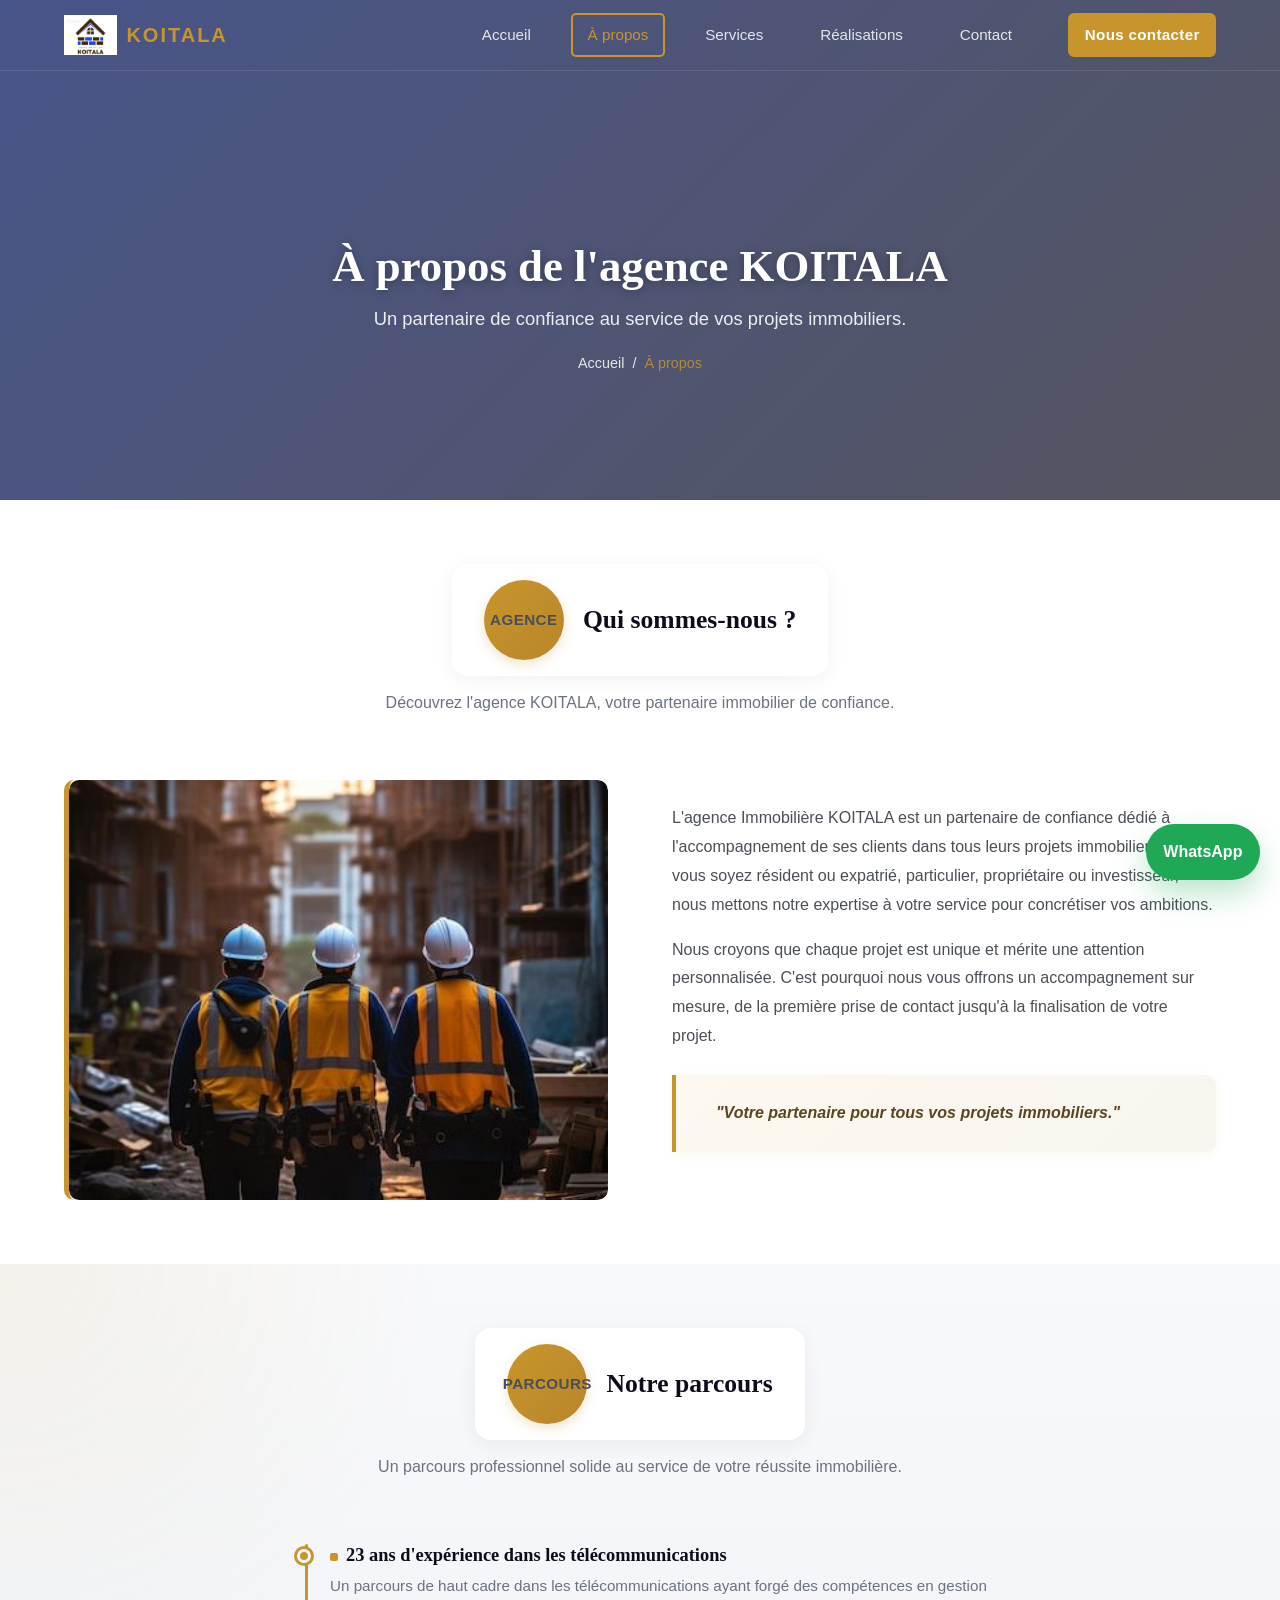
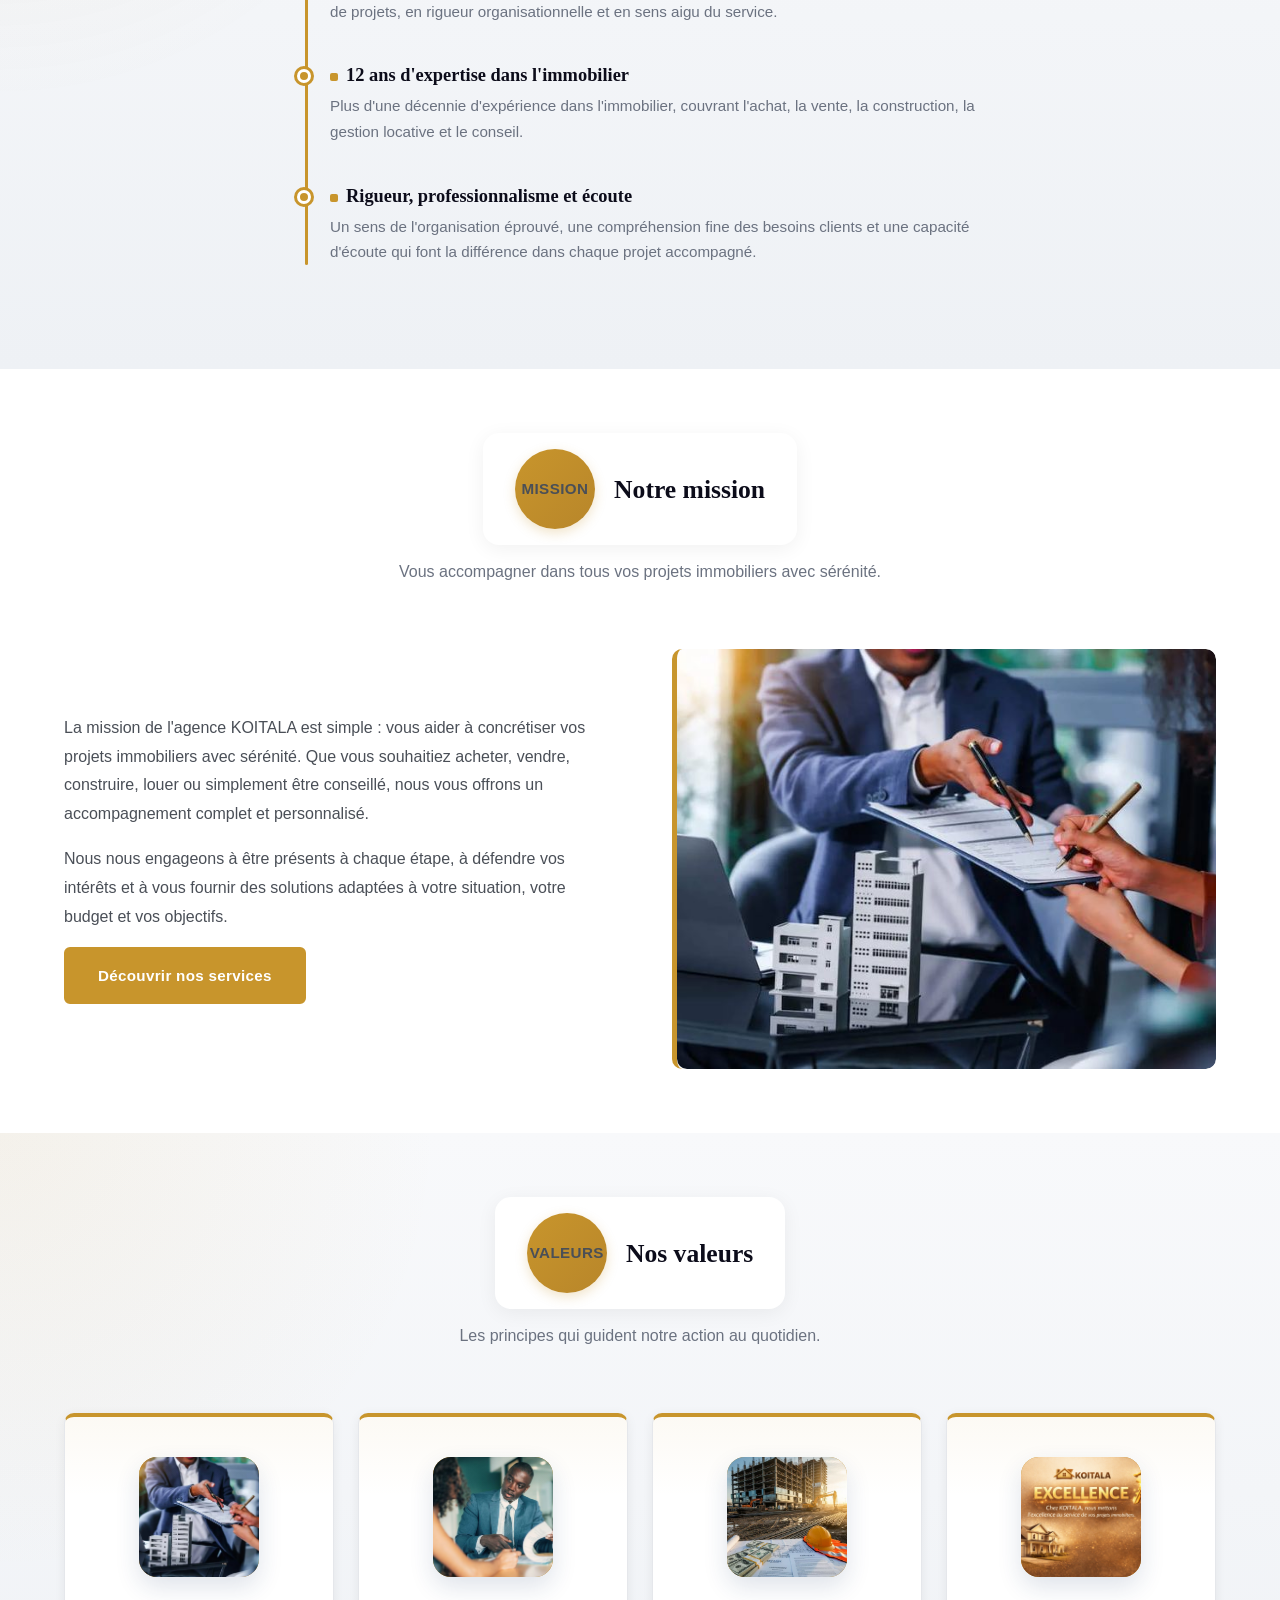
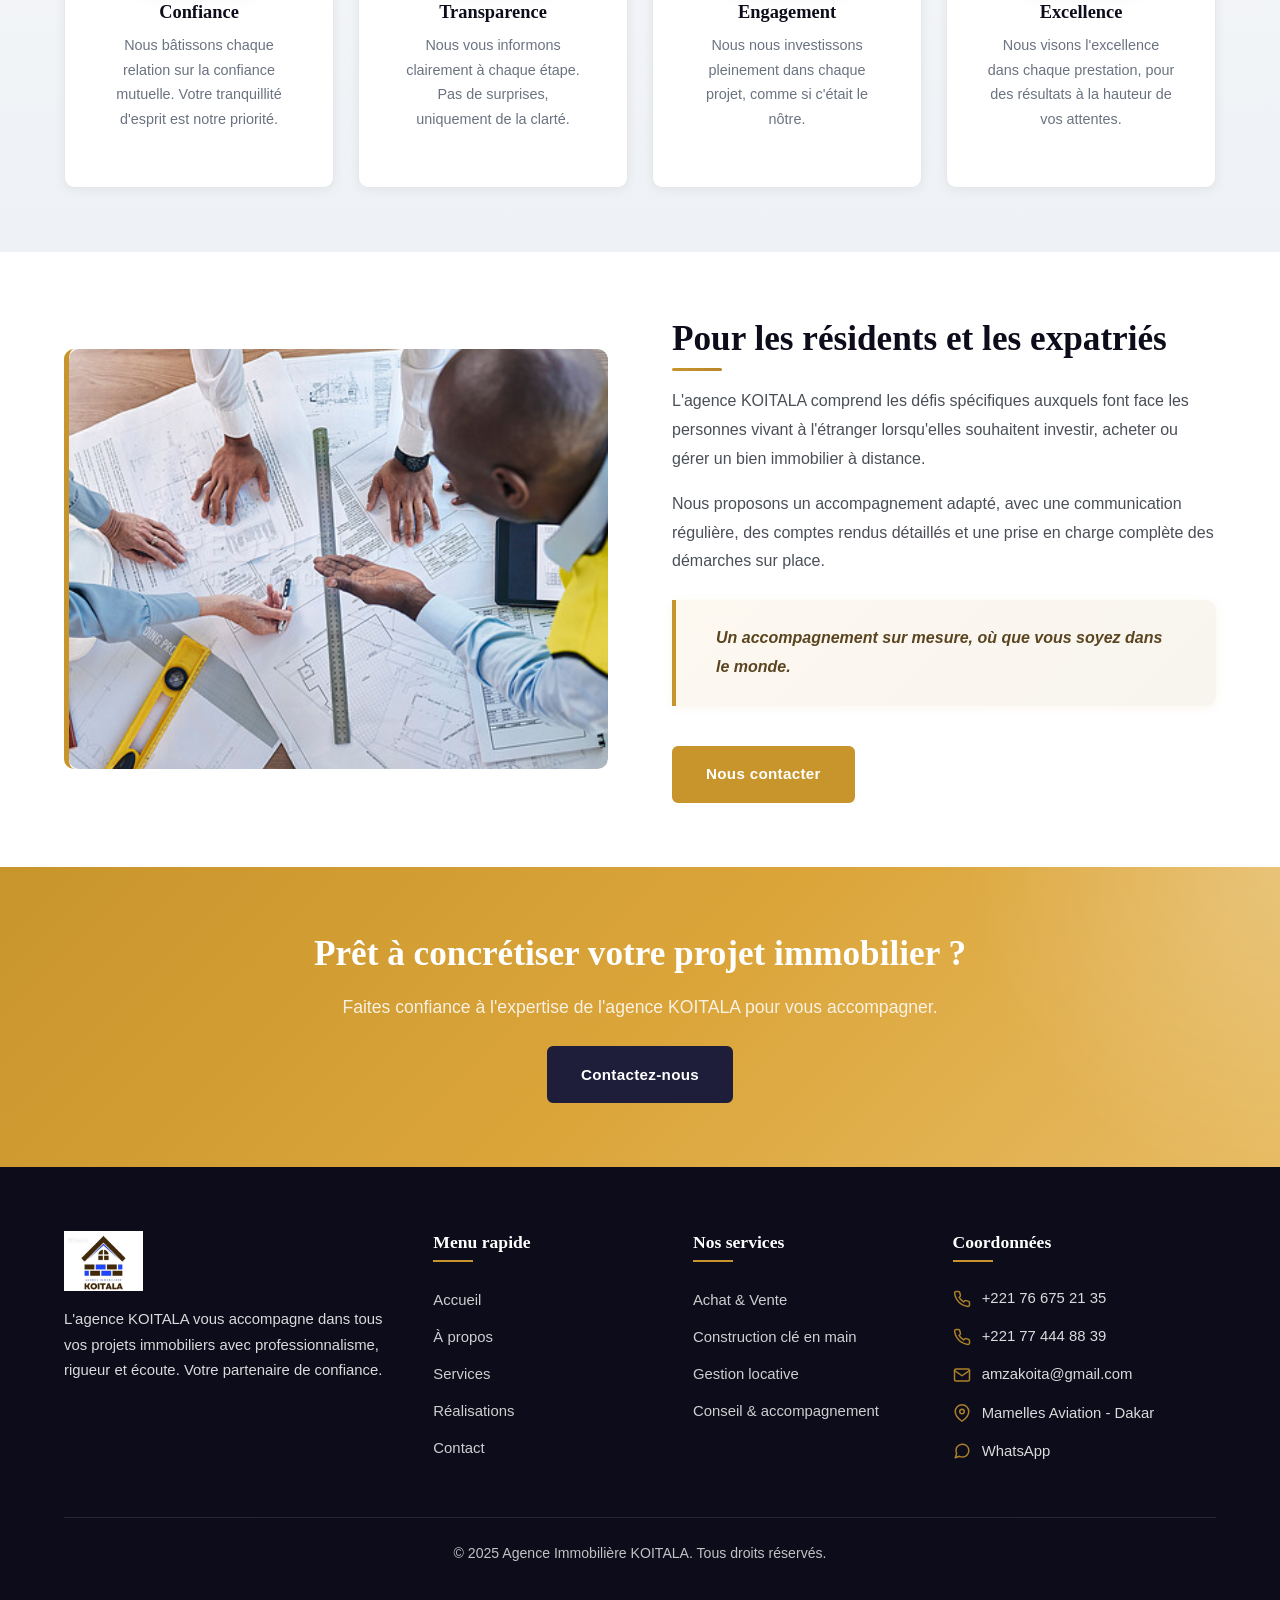
==== apropos.html @ 33d3f155 "Initial project import" ====
<!DOCTYPE html>
<html lang="fr">
<head>
  <meta charset="UTF-8">
  <meta name="viewport" content="width=device-width, initial-scale=1.0">
  <meta name="description" content="Découvrez l'agence immobilière KOITALA : notre parcours, notre mission, nos valeurs et notre engagement au service de vos projets immobiliers.">
  <meta name="robots" content="index, follow">
  <meta name="author" content="Agence Immobilière KOITALA">
  <meta name="theme-color" content="#1e1e3a">
  <meta property="og:type" content="website">
  <meta property="og:title" content="À propos - Agence Immobilière KOITALA">
  <meta property="og:description" content="Découvrez l'agence KOITALA, son parcours, ses valeurs et sa mission immobilière à Dakar.">
  <meta property="og:locale" content="fr_FR">
  <meta property="og:image" content="assets/img/quisommenous.jpg">
  <meta name="twitter:card" content="summary_large_image">
  <title>À propos - Agence Immobilière KOITALA</title>
  <link rel="icon" type="image/jpeg" href="assets/img/logo_koitala.jpeg">
  <link rel="stylesheet" href="assets/css/style.css">
</head>
<body>

  <header class="header">
    <div class="container">
      <a href="index.html" class="logo">
        <img src="assets/img/logo_koitala.jpeg" alt="Agence Immobilière KOITALA" class="logo-img">
        <span class="logo-text"><span class="logo-koi">KOI</span><span class="logo-tala">TALA</span></span>
      </a>
      <nav class="nav-menu" aria-label="Navigation principale">
        <a href="index.html">Accueil</a>
        <a href="apropos.html" class="active">À propos</a>
        <a href="services.html">Services</a>
        <a href="realisations.html">Réalisations</a>
        <a href="contact.html">Contact</a>
        <a href="contact.html" class="btn btn-primary nav-cta">Nous contacter</a>
      </nav>
      <button class="hamburger" aria-label="Ouvrir le menu" aria-expanded="false">
        <span></span>
        <span></span>
        <span></span>
      </button>
    </div>
    <div class="nav-overlay"></div>
  </header>

  <section class="page-banner-hero">
    <div class="banner-slide active" style="background-image: url('https://images.unsplash.com/photo-1600596542815-ffad4c1539a9?w=1920&q=85');"></div>
    <div class="banner-slide" style="background-image: url('https://images.unsplash.com/photo-1600585154340-be6161a56a0c?w=1920&q=85');"></div>
    <div class="banner-slide" style="background-image: url('https://images.unsplash.com/photo-1613490493576-7fde63acd811?w=1920&q=85');"></div>
    <div class="banner-slide" style="background-image: url('https://images.unsplash.com/photo-1512917774080-9991f1c4c750?w=1920&q=85');"></div>
    <div class="page-banner-overlay"></div>
    <div class="container">
      <h1>À propos de l'agence KOITALA</h1>
      <p>Un partenaire de confiance au service de vos projets immobiliers.</p>
      <div class="breadcrumb">
        <a href="index.html">Accueil</a> / <span>À propos</span>
      </div>
    </div>
  </section>

  <div class="page-content" style="padding-top: 0;">

  <section class="section">
    <div class="container">
      <div class="pourquoi-header fade-in">
        <div class="pourquoi-header-inner">
          <div class="pourquoi-image">
            <span class="service-header-icon">Agence</span>
          </div>
          <div class="pourquoi-text">
            <h2>Qui sommes-nous ?</h2>
          </div>
        </div>
        <p class="pourquoi-subtitle">Découvrez l'agence KOITALA, votre partenaire immobilier de confiance.</p>
      </div>
      <div class="about-content">
        <div class="about-img-placeholder fade-in-left">
          <img src="assets/img/quisommenous.jpg" alt="Qui sommes-nous - KOITALA">
        </div>
        <div class="about-text fade-in-right">
          <p>L'agence Immobilière KOITALA est un partenaire de confiance dédié à l'accompagnement de ses clients dans tous leurs projets immobiliers. Que vous soyez résident ou expatrié, particulier, propriétaire ou investisseur, nous mettons notre expertise à votre service pour concrétiser vos ambitions.</p>
          <p>Nous croyons que chaque projet est unique et mérite une attention personnalisée. C'est pourquoi nous vous offrons un accompagnement sur mesure, de la première prise de contact jusqu'à la finalisation de votre projet.</p>
          <div class="highlight-box">
            <p>"Votre partenaire pour tous vos projets immobiliers."</p>
          </div>
        </div>
      </div>
    </div>
  </section>

  <section class="section section-gray">
    <div class="container">
      <div class="pourquoi-header fade-in">
        <div class="pourquoi-header-inner">
          <div class="pourquoi-image">
            <span class="service-header-icon">Parcours</span>
          </div>
          <div class="pourquoi-text">
            <h2>Notre parcours</h2>
          </div>
        </div>
        <p class="pourquoi-subtitle">Un parcours professionnel solide au service de votre réussite immobilière.</p>
      </div>
      <div class="timeline fade-in">
        <div class="timeline-item">
          <h3>23 ans d'expérience dans les télécommunications</h3>
          <p>Un parcours de haut cadre dans les télécommunications ayant forgé des compétences en gestion de projets, en rigueur organisationnelle et en sens aigu du service.</p>
        </div>
        <div class="timeline-item">
          <h3>12 ans d'expertise dans l'immobilier</h3>
          <p>Plus d'une décennie d'expérience dans l'immobilier, couvrant l'achat, la vente, la construction, la gestion locative et le conseil.</p>
        </div>
        <div class="timeline-item">
          <h3>Rigueur, professionnalisme et écoute</h3>
          <p>Un sens de l'organisation éprouvé, une compréhension fine des besoins clients et une capacité d'écoute qui font la différence dans chaque projet accompagné.</p>
        </div>
      </div>
    </div>
  </section>

  <section class="section">
    <div class="container">
      <div class="pourquoi-header fade-in">
        <div class="pourquoi-header-inner">
          <div class="pourquoi-image">
            <span class="service-header-icon">Mission</span>
          </div>
          <div class="pourquoi-text">
            <h2>Notre mission</h2>
          </div>
        </div>
        <p class="pourquoi-subtitle">Vous accompagner dans tous vos projets immobiliers avec sérénité.</p>
      </div>
      <div class="about-content">
        <div class="about-text fade-in-left">
          <p>La mission de l'agence KOITALA est simple : vous aider à concrétiser vos projets immobiliers avec sérénité. Que vous souhaitiez acheter, vendre, construire, louer ou simplement être conseillé, nous vous offrons un accompagnement complet et personnalisé.</p>
          <p>Nous nous engageons à être présents à chaque étape, à défendre vos intérêts et à vous fournir des solutions adaptées à votre situation, votre budget et vos objectifs.</p>
          <a href="services.html" class="btn btn-primary">Découvrir nos services</a>
        </div>
        <div class="about-img-placeholder fade-in-right">
          <img src="assets/img/mission.jpg" alt="Notre mission - KOITALA">
        </div>
      </div>
    </div>
  </section>

  <section class="section section-gray">
    <div class="container">
      <div class="pourquoi-header fade-in">
        <div class="pourquoi-header-inner">
          <div class="pourquoi-image">
            <span class="service-header-icon">Valeurs</span>
          </div>
          <div class="pourquoi-text">
            <h2>Nos valeurs</h2>
          </div>
        </div>
        <p class="pourquoi-subtitle">Les principes qui guident notre action au quotidien.</p>
      </div>
      <div class="values-grid">
        <div class="value-card fade-in">
          <div class="card-icon">
            <img src="assets/img/mission.jpg" alt="Confiance">
          </div>
          <h3>Confiance</h3>
          <p>Nous bâtissons chaque relation sur la confiance mutuelle. Votre tranquillité d'esprit est notre priorité.</p>
        </div>
        <div class="value-card fade-in">
          <div class="card-icon">
            <img src="assets/img/transparence.jpg" alt="Transparence">
          </div>
          <h3>Transparence</h3>
          <p>Nous vous informons clairement à chaque étape. Pas de surprises, uniquement de la clarté.</p>
        </div>
        <div class="value-card fade-in">
          <div class="card-icon">
            <img src="assets/img/engagement.jpg" alt="Engagement">
          </div>
          <h3>Engagement</h3>
          <p>Nous nous investissons pleinement dans chaque projet, comme si c'était le nôtre.</p>
        </div>
        <div class="value-card fade-in">
          <div class="card-icon">
            <img src="assets/img/excellence.png" alt="Excellence">
          </div>
          <h3>Excellence</h3>
          <p>Nous visons l'excellence dans chaque prestation, pour des résultats à la hauteur de vos attentes.</p>
        </div>
      </div>
    </div>
  </section>

  <section class="section">
    <div class="container">
      <div class="about-content">
        <div class="about-img-placeholder fade-in-left">
          <img src="assets/img/Résidents_&_expatriés.jpg" alt="Résidents et expatriés">
        </div>
        <div class="about-text fade-in-right">
          <h2>Pour les résidents et les expatriés</h2>
          <p>L'agence KOITALA comprend les défis spécifiques auxquels font face les personnes vivant à l'étranger lorsqu'elles souhaitent investir, acheter ou gérer un bien immobilier à distance.</p>
          <p>Nous proposons un accompagnement adapté, avec une communication régulière, des comptes rendus détaillés et une prise en charge complète des démarches sur place.</p>
          <div class="highlight-box">
            <p>Un accompagnement sur mesure, où que vous soyez dans le monde.</p>
          </div>
          <a href="contact.html" class="btn btn-primary" style="margin-top: var(--espace-sm);">Nous contacter</a>
        </div>
      </div>
    </div>
  </section>

  <section class="cta-section">
    <div class="container fade-in">
      <h2>Prêt à concrétiser votre projet immobilier ?</h2>
      <p>Faites confiance à l'expertise de l'agence KOITALA pour vous accompagner.</p>
      <a href="contact.html" class="btn btn-white">Contactez-nous</a>
    </div>
  </section>
  </div>

  <footer class="footer">
    <div class="container">
      <div class="footer-grid">
        <div class="footer-col footer-about">
          <div class="footer-logo">
            <img src="assets/img/logo_koitala.jpeg" alt="Agence Immobilière KOITALA" class="footer-logo-img">
          </div>
          <p>L'agence KOITALA vous accompagne dans tous vos projets immobiliers avec professionnalisme, rigueur et écoute. Votre partenaire de confiance.</p>
        </div>
        <div class="footer-col">
          <h3>Menu rapide</h3>
          <ul>
            <li><a href="index.html">Accueil</a></li>
            <li><a href="apropos.html">À propos</a></li>
            <li><a href="services.html">Services</a></li>
            <li><a href="realisations.html">Réalisations</a></li>
            <li><a href="contact.html">Contact</a></li>
          </ul>
        </div>
        <div class="footer-col">
          <h3>Nos services</h3>
          <ul>
            <li><a href="services.html#achat-vente">Achat &amp; Vente</a></li>
            <li><a href="services.html#construction">Construction clé en main</a></li>
            <li><a href="services.html#gestion-locative">Gestion locative</a></li>
            <li><a href="services.html#conseil">Conseil &amp; accompagnement</a></li>
          </ul>
        </div>
        <div class="footer-col">
          <h3>Coordonnées</h3>
          <div class="footer-contact-item">
            <svg xmlns="http://www.w3.org/2000/svg" width="18" height="18" viewBox="0 0 24 24" fill="none" stroke="currentColor" stroke-width="2" stroke-linecap="round" stroke-linejoin="round"><path d="M22 16.92v3a2 2 0 0 1-2.18 2 19.79 19.79 0 0 1-8.63-3.07 19.5 19.5 0 0 1-6-6 19.79 19.79 0 0 1-3.07-8.67A2 2 0 0 1 4.11 2h3a2 2 0 0 1 2 1.72c.127.96.361 1.903.7 2.81a2 2 0 0 1-.45 2.11L8.09 9.91a16 16 0 0 0 6 6l1.27-1.27a2 2 0 0 1 2.11-.45c.907.339 1.85.573 2.81.7A2 2 0 0 1 22 16.92z"/></svg>
            <a href="tel:+221766752135">+221 76 675 21 35</a>
          </div>
          <div class="footer-contact-item">
            <svg xmlns="http://www.w3.org/2000/svg" width="18" height="18" viewBox="0 0 24 24" fill="none" stroke="currentColor" stroke-width="2" stroke-linecap="round" stroke-linejoin="round"><path d="M22 16.92v3a2 2 0 0 1-2.18 2 19.79 19.79 0 0 1-8.63-3.07 19.5 19.5 0 0 1-6-6 19.79 19.79 0 0 1-3.07-8.67A2 2 0 0 1 4.11 2h3a2 2 0 0 1 2 1.72c.127.96.361 1.903.7 2.81a2 2 0 0 1-.45 2.11L8.09 9.91a16 16 0 0 0 6 6l1.27-1.27a2 2 0 0 1 2.11-.45c.907.339 1.85.573 2.81.7A2 2 0 0 1 22 16.92z"/></svg>
            <a href="tel:+221774448839">+221 77 444 88 39</a>
          </div>
          <div class="footer-contact-item">
            <svg xmlns="http://www.w3.org/2000/svg" width="18" height="18" viewBox="0 0 24 24" fill="none" stroke="currentColor" stroke-width="2" stroke-linecap="round" stroke-linejoin="round"><path d="M4 4h16c1.1 0 2 .9 2 2v12c0 1.1-.9 2-2 2H4c-1.1 0-2-.9-2-2V6c0-1.1.9-2 2-2z"/><polyline points="22,6 12,13 2,6"/></svg>
            <a href="mailto:amzakoita@gmail.com">amzakoita@gmail.com</a>
          </div>
          <div class="footer-contact-item">
            <svg xmlns="http://www.w3.org/2000/svg" width="18" height="18" viewBox="0 0 24 24" fill="none" stroke="currentColor" stroke-width="2" stroke-linecap="round" stroke-linejoin="round"><path d="M21 10c0 7-9 13-9 13s-9-6-9-13a9 9 0 0 1 18 0z"/><circle cx="12" cy="10" r="3"/></svg>
            <span>Mamelles Aviation - Dakar</span>
          </div>
          <div class="footer-contact-item">
            <svg xmlns="http://www.w3.org/2000/svg" width="18" height="18" viewBox="0 0 24 24" fill="none" stroke="currentColor" stroke-width="2" stroke-linecap="round" stroke-linejoin="round"><path d="M21 11.5a8.38 8.38 0 0 1-.9 3.8 8.5 8.5 0 0 1-7.6 4.7 8.38 8.38 0 0 1-3.8-.9L3 21l1.9-5.7a8.38 8.38 0 0 1-.9-3.8 8.5 8.5 0 0 1 4.7-7.6 8.38 8.38 0 0 1 3.8-.9h.5a8.48 8.48 0 0 1 8 8v.5z"/></svg>
            <a href="https://wa.me/221766752135">WhatsApp</a>
          </div>
        </div>
      </div>
      <div class="footer-bottom">
        <p>&copy; 2025 Agence Immobilière KOITALA. Tous droits réservés.</p>
      </div>
    </div>
  </footer>

  <a class="floating-whatsapp" href="https://wa.me/221766752135?text=Bonjour%20KOITALA%2C%20je%20souhaite%20en%20savoir%20plus%20sur%20vos%20services." aria-label="Contacter KOITALA sur WhatsApp">
    WhatsApp
  </a>

  <script src="assets/js/script.js"></script>
</body>
</html>
---- assets/css/style.css ----
/* ============================================
   AGENCE IMMOBILIÈRE KOITALA - Style Global
   ============================================ */

/* === VARIABLES CSS === */
:root {
  /* Couleurs principales — thème koitala.netlify.app */
  --bleu-royal: #1e1e3a;
  --bleu-royal-dark: #141428;
  --bleu-royal-light: #2b2b54;
  --marron-fonce: #5c3a1e;
  --marron-light: #7a5230;
  --blanc: #ffffff;
  --gris-tres-clair: #f7f8fa;
  --gris-clair: #e2e4e8;
  --gris-moyen: #9a9ab0;
  --gris-texte: #cbd0dc;
  --noir: #0c0c1a;
  --or-accent: #c8952c;
  --or-hover: #b8862a;
  --orange-accent: #c8952c;
  --orange-hover: #b8862a;
  --vert-succes: #28a745;
  --rouge-erreur: #dc3545;
  --fond-sombre: #1e1e3a;
  --fond-carte: #24244a;
  --fond-carte-hover: #2c2c58;
  --bordure-sombre: #353560;

  /* Typographie */
  --font-principal: 'Segoe UI', Tahoma, Geneva, Verdana, sans-serif;
  --font-titre: Georgia, 'Times New Roman', Times, serif;

  /* Espacements */
  --espace-xs: 0.5rem;
  --espace-sm: 1rem;
  --espace-md: 1.5rem;
  --espace-lg: 2.5rem;
  --espace-xl: 4rem;
  --espace-xxl: 6rem;

  /* Ombres */
  --ombre-legere: 0 2px 8px rgba(0, 0, 0, 0.08);
  --ombre-moyenne: 0 4px 16px rgba(0, 0, 0, 0.12);
  --ombre-forte: 0 8px 32px rgba(0, 0, 0, 0.16);

  /* Rayons */
  --rayon-sm: 6px;
  --rayon-md: 10px;
  --rayon-lg: 16px;
  --rayon-rond: 50%;

  /* Transitions */
  --transition: all 0.3s ease;
  --transition-lente: all 0.5s ease;

  /* Largeur max */
  --max-width: 1200px;
}

/* === RESET & BASE === */
*,
*::before,
*::after {
  margin: 0;
  padding: 0;
  box-sizing: border-box;
}

html {
  scroll-behavior: smooth;
  font-size: 16px;
  -webkit-text-size-adjust: 100%;
}

body {
  font-family: var(--font-principal);
  color: #4a4f57;
  background-color: var(--blanc);
  line-height: 1.7;
  overflow-x: hidden;
  text-rendering: optimizeLegibility;
}

a {
  text-decoration: none;
  color: inherit;
  transition: var(--transition);
}

ul {
  list-style: none;
}

img {
  max-width: 100%;
  height: auto;
  display: block;
}

h1, h2, h3, h4, h5, h6 {
  font-family: var(--font-titre);
  color: var(--noir);
  line-height: 1.3;
}

h1 { font-size: 2.8rem; }
h2 { font-size: 2.2rem; }
h3 { font-size: 1.5rem; }
h4 { font-size: 1.2rem; }

p {
  margin-bottom: var(--espace-sm);
}

/* === UTILITAIRES === */
.container {
  width: 100%;
  max-width: var(--max-width);
  margin: 0 auto;
  padding: 0 var(--espace-md);
}

.section {
  padding: var(--espace-xl) 0;
  position: relative;
}

.section-gray {
  background:
    radial-gradient(circle at top left, rgba(200, 149, 44, 0.08), transparent 30%),
    linear-gradient(180deg, #f8f9fb 0%, #eef1f5 100%);
}

.section-light {
  background-color: var(--blanc);
}

.section-bleu-gradient {
  background: linear-gradient(135deg, #1a2a6c, #2a4080, #1e3a7a);
  border-top: 1px solid rgba(200, 149, 44, 0.3);
  border-bottom: 1px solid rgba(200, 149, 44, 0.3);
}

.section-bleu-gradient .section-title h2 {
  color: var(--blanc);
}

.section-bleu-gradient .section-title p {
  color: rgba(255, 255, 255, 0.8);
}

.section-bleu-gradient .card {
  background: rgba(255, 255, 255, 0.08);
  border: 1px solid rgba(255, 255, 255, 0.15);
  backdrop-filter: blur(5px);
}

.section-bleu-gradient .card:hover {
  background: rgba(255, 255, 255, 0.14);
  border-color: var(--or-accent);
}

.section-bleu-gradient .card h3 {
  color: var(--blanc);
}

.section-bleu-gradient .card p {
  color: rgba(255, 255, 255, 0.75);
}

.section-light .section-title h2 {
  color: var(--noir);
}

.section-light .section-title p {
  color: #6b7280;
}

.section-light .card {
  background-color: var(--blanc);
  border: 1px solid #e5e7eb;
  box-shadow: 0 2px 12px rgba(0, 0, 0, 0.06);
}

.section-light .card:hover {
  background-color: var(--blanc);
  border-color: var(--or-accent);
  box-shadow: 0 8px 24px rgba(0, 0, 0, 0.1);
}

.section-light .card h3 {
  color: var(--noir);
}

.section-light .card p {
  color: #6b7280;
}

.section-title {
  text-align: center;
  margin-bottom: var(--espace-lg);
}

.section-title h2 {
  margin-bottom: var(--espace-xs);
  position: relative;
  display: inline-block;
}

.section-title h2::after {
  content: '';
  display: block;
  width: 60px;
  height: 3px;
  background: var(--orange-accent);
  margin: var(--espace-xs) auto 0;
  border-radius: 2px;
}

.section-title p {
  color: #6b7280;
  font-size: 1.05rem;
  max-width: 650px;
  margin: var(--espace-sm) auto 0;
}

/* === BOUTONS === */
.btn {
  display: inline-block;
  padding: 0.85rem 2rem;
  border-radius: var(--rayon-sm);
  font-size: 0.95rem;
  font-weight: 600;
  cursor: pointer;
  transition: var(--transition);
  border: 2px solid transparent;
  text-align: center;
  letter-spacing: 0.3px;
}

.btn-primary {
  background-color: var(--orange-accent);
  color: var(--blanc);
  border-color: var(--orange-accent);
}

.btn-primary:hover {
  background-color: var(--orange-hover);
  border-color: var(--orange-hover);
  transform: translateY(-2px);
  box-shadow: var(--ombre-moyenne);
}

.btn-secondary {
  background-color: transparent;
  color: var(--blanc);
  border-color: var(--blanc);
}

.btn-secondary:hover {
  background-color: var(--blanc);
  color: var(--bleu-royal);
  transform: translateY(-2px);
}

.btn-outline {
  background-color: transparent;
  color: var(--or-accent);
  border-color: var(--or-accent);
}

.btn-outline:hover {
  background-color: var(--or-accent);
  color: var(--blanc);
  transform: translateY(-2px);
  box-shadow: var(--ombre-moyenne);
}

.btn-white {
  background-color: var(--blanc);
  color: var(--fond-sombre);
  border-color: var(--blanc);
}

.btn-white:hover {
  background-color: var(--or-accent);
  color: var(--noir);
  border-color: var(--or-accent);
  transform: translateY(-2px);
}

/* === TOP BAR === */
.top-bar {
  background-color: #1a2a6c;
  color: var(--blanc);
  padding: 0.5rem 0;
  font-size: 0.85rem;
  position: relative;
  z-index: 1001;
}

/* Sur les pages internes (pas accueil), compenser le header fixed */
.page-content {
  padding-top: 80px;
}

.top-bar .container {
  display: flex;
  justify-content: space-between;
  align-items: center;
  flex-wrap: wrap;
  gap: 0.5rem;
}

.top-bar-left {
  display: flex;
  gap: var(--espace-md);
  align-items: center;
}

.top-bar-left a {
  color: var(--blanc);
  opacity: 0.9;
}

.top-bar-left a:hover {
  opacity: 1;
  color: var(--orange-accent);
}

.top-bar-right {
  display: flex;
  gap: var(--espace-sm);
  align-items: center;
}

/* === HEADER === */
.header {
  background-color: transparent;
  position: fixed;
  top: 0;
  left: 0;
  width: 100%;
  z-index: 1000;
  transition: var(--transition);
  border-bottom: 1px solid rgba(255, 255, 255, 0.1);
}

body.services-page .header {
  background: transparent;
  border-bottom-color: rgba(255, 255, 255, 0.14);
}

.header.scrolled {
  background-color: var(--blanc);
  box-shadow: 0 2px 12px rgba(0, 0, 0, 0.1);
  border-bottom-color: transparent;
}

body.services-page .header.scrolled {
  background: rgba(255, 255, 255, 0.94);
}

.header.scrolled .logo-koi {
  color: var(--noir);
}

.header.scrolled .nav-menu a {
  color: #4a4f57;
}

.header.scrolled .nav-menu a:hover,
.header.scrolled .nav-menu a.active {
  color: var(--or-accent);
}

.header.scrolled .nav-menu a.active {
  border-color: var(--or-accent);
}

.header.scrolled .hamburger span {
  background-color: var(--noir);
}

.header .container {
  display: flex;
  justify-content: space-between;
  align-items: center;
  padding-top: 0.8rem;
  padding-bottom: 0.8rem;
}

.logo {
  display: flex;
  align-items: center;
  gap: 0.6rem;
  font-weight: 700;
  font-size: 1.3rem;
  color: var(--blanc);
  font-family: var(--font-principal);
}

.logo-text {
  font-size: 1.25rem;
  font-weight: 700;
  letter-spacing: 2px;
  text-transform: uppercase;
  font-family: var(--font-principal);
}

.logo-koi {
  color: var(--blanc);
}

.logo-tala {
  color: var(--or-accent);
}

.logo-img {
  height: 40px;
  width: auto;
  display: block;
}

.logo-icon {
  width: 48px;
  height: 48px;
  background: linear-gradient(135deg, var(--bleu-royal), var(--bleu-royal-light));
  border-radius: var(--rayon-sm);
  display: flex;
  align-items: center;
  justify-content: center;
  color: var(--blanc);
  font-size: 1.2rem;
  font-weight: 700;
}

.logo span {
  color: var(--orange-accent);
}

/* Navigation */
.nav-menu {
  display: flex;
  align-items: center;
  gap: var(--espace-md);
}

.nav-menu a {
  color: rgba(255, 255, 255, 0.85);
  font-weight: 500;
  font-size: 0.95rem;
  padding: 0.45rem 0.9rem;
  position: relative;
  border-radius: 5px;
  border: 2px solid transparent;
}

.nav-menu a:hover {
  color: var(--or-accent);
}

.nav-menu a.active {
  color: var(--or-accent);
  border-color: var(--or-accent);
  background-color: transparent;
}

.nav-cta {
  margin-left: var(--espace-sm);
}

.nav-menu a.btn.nav-cta {
  background-color: var(--or-accent);
  color: var(--blanc);
  border-color: var(--or-accent);
  font-weight: 600;
  border-radius: var(--rayon-sm);
}

.nav-menu a.btn.nav-cta:hover {
  background-color: var(--or-hover);
  border-color: var(--or-hover);
  color: var(--blanc);
}

/* Hamburger */
.hamburger {
  display: none;
  flex-direction: column;
  gap: 5px;
  cursor: pointer;
  padding: 5px;
  background: none;
  border: none;
  z-index: 1001;
}

.hamburger span {
  display: block;
  width: 28px;
  height: 3px;
  background-color: var(--blanc);
  border-radius: 2px;
  transition: var(--transition);
}

.hamburger.active span:nth-child(1) {
  transform: rotate(45deg) translate(5px, 6px);
}

.hamburger.active span:nth-child(2) {
  opacity: 0;
}

.hamburger.active span:nth-child(3) {
  transform: rotate(-45deg) translate(5px, -6px);
}

/* === HERO === */
.hero {
  position: relative;
  color: var(--blanc);
  padding: var(--espace-xxl) 0;
  padding-top: calc(var(--espace-xxl) + 80px);
  min-height: 100vh;
  display: flex;
  align-items: center;
  overflow: hidden;
}

.hero-slide {
  position: absolute;
  top: 0;
  left: 0;
  width: 100%;
  height: 100%;
  background-size: cover;
  background-position: center;
  opacity: 0;
  transition: opacity 1.2s ease-in-out;
  z-index: 0;
}

.hero-slide.active {
  opacity: 1;
}

.hero-overlay {
  position: absolute;
  top: 0;
  left: 0;
  width: 100%;
  height: 100%;
  background: linear-gradient(135deg, rgba(14, 14, 26, 0.72), rgba(30, 30, 58, 0.78));
  z-index: 1;
}

.hero .container {
  position: relative;
  z-index: 2;
}

.hero-grid {
  display: grid;
  grid-template-columns: 1fr 1fr;
  gap: var(--espace-xl);
  align-items: center;
}

.hero-content {
  max-width: 700px;
}

.text-or {
  color: var(--or-accent);
}

.hero-image {
  display: flex;
  justify-content: center;
  align-items: center;
}

.hero-image img {
  width: 100%;
  max-width: 500px;
  border-radius: var(--rayon-lg);
  box-shadow: 0 20px 60px rgba(0, 0, 0, 0.4);
  border: 3px solid rgba(255, 255, 255, 0.15);
}

.hero-badge {
  display: inline-block;
  background-color: rgba(232, 117, 42, 0.2);
  color: var(--orange-accent);
  padding: 0.4rem 1rem;
  border-radius: 30px;
  font-size: 0.85rem;
  font-weight: 600;
  margin-bottom: var(--espace-md);
  border: 1px solid rgba(232, 117, 42, 0.3);
}

.hero h1 {
  color: var(--blanc);
  font-size: clamp(2.2rem, 4vw, 3rem);
  margin-bottom: var(--espace-sm);
  line-height: 1.2;
}

.hero h2 {
  color: var(--or-accent);
  font-size: clamp(1.05rem, 2vw, 1.4rem);
  font-weight: 400;
  margin-bottom: var(--espace-md);
  font-family: var(--font-principal);
}

.hero p {
  font-size: clamp(0.98rem, 1.6vw, 1.1rem);
  opacity: 0.92;
  margin-bottom: var(--espace-lg);
  line-height: 1.8;
}

.hero-buttons {
  display: flex;
  gap: var(--espace-sm);
  flex-wrap: wrap;
}

.stats-strip {
  margin-top: calc(var(--espace-lg) * -1);
  position: relative;
  z-index: 3;
}

.stats-grid {
  display: grid;
  grid-template-columns: repeat(4, 1fr);
  gap: var(--espace-md);
}

.stat-card {
  background: rgba(255, 255, 255, 0.96);
  border: 1px solid rgba(200, 149, 44, 0.2);
  border-radius: var(--rayon-md);
  padding: 1.4rem;
  box-shadow: 0 16px 32px rgba(15, 23, 42, 0.08);
  text-align: center;
}

.stat-card strong {
  display: block;
  color: var(--bleu-royal);
  font-size: 1.35rem;
  margin-bottom: 0.35rem;
}

.stat-card span {
  color: #6b7280;
  font-size: 0.92rem;
}

/* Button animations */
.btn-animate {
  position: relative;
  overflow: hidden;
  z-index: 1;
}

.btn-animate::before {
  content: '';
  position: absolute;
  top: 0;
  left: -100%;
  width: 100%;
  height: 100%;
  background: linear-gradient(90deg, transparent, rgba(255,255,255,0.2), transparent);
  transition: left 0.5s ease;
  z-index: -1;
}

.btn-animate:hover::before {
  left: 100%;
}

.btn-animate:hover {
  transform: translateY(-3px);
  box-shadow: 0 8px 25px rgba(200, 149, 44, 0.35);
}

.btn-animate:active {
  transform: translateY(-1px);
  box-shadow: 0 4px 12px rgba(200, 149, 44, 0.25);
}

/* === CARDS GRID === */
.cards-grid {
  display: grid;
  grid-template-columns: repeat(auto-fit, minmax(260px, 1fr));
  gap: var(--espace-md);
}

.card {
  background-color: var(--blanc);
  border-radius: var(--rayon-md);
  padding: var(--espace-lg);
  text-align: center;
  box-shadow: 0 2px 12px rgba(0, 0, 0, 0.06);
  transition: var(--transition);
  border: 1px solid #e5e7eb;
}

.card:hover {
  transform: translateY(-5px);
  box-shadow: 0 8px 24px rgba(0, 0, 0, 0.1);
  border-color: var(--or-accent);
}

.card-icon {
  width: 70px;
  height: 70px;
  background: linear-gradient(135deg, var(--or-accent), var(--or-hover));
  border-radius: var(--rayon-rond);
  display: flex;
  align-items: center;
  justify-content: center;
  margin: 0 auto var(--espace-md);
  font-size: 1.8rem;
  color: var(--noir);
}

.card-icon.orange {
  background: linear-gradient(135deg, #1a2a6c, #2a4080);
  color: var(--blanc);
}

/* Pourquoi choisir - header */
.pourquoi-header {
  text-align: center;
  margin-bottom: var(--espace-xl);
  position: relative;
}

.pourquoi-header-inner {
  display: inline-flex;
  align-items: center;
  gap: 1.2rem;
  background: var(--blanc);
  padding: 1rem 2rem;
  border-radius: var(--rayon-lg);
  box-shadow: 0 4px 20px rgba(0, 0, 0, 0.06);
}

.pourquoi-image img {
  width: 80px;
  height: 80px;
  border-radius: var(--rayon-rond);
  object-fit: contain;
}

.service-header-icon {
  display: flex;
  align-items: center;
  justify-content: center;
  width: 80px;
  height: 80px;
  font-size: 0.95rem;
  font-weight: 700;
  letter-spacing: 0.4px;
  text-transform: uppercase;
  background: linear-gradient(135deg, var(--or-accent), var(--or-hover));
  border-radius: var(--rayon-rond);
  box-shadow: 0 4px 12px rgba(200, 149, 44, 0.25);
}

.pourquoi-text {
  text-align: left;
}

.pourquoi-text h2 {
  font-size: 1.6rem;
  margin-bottom: 0;
  color: var(--noir);
  line-height: 1.3;
}

.pourquoi-subtitle {
  display: block;
  text-align: center;
  margin-top: 0.8rem;
  font-size: 1rem;
  color: #6b7280;
}

.card-img {
  padding: 0;
  overflow: hidden;
}

.card-image {
  width: 100%;
  height: 220px;
  overflow: hidden;
}

.card-image img {
  width: 100%;
  height: 100%;
  object-fit: cover;
  image-rendering: auto;
  -webkit-image-rendering: auto;
  transition: transform 0.4s ease;
}

.card-img:hover .card-image img {
  transform: scale(1.05);
}

.card-img h3,
.card-img p {
  padding: 0 var(--espace-md);
}

.card-img h3 {
  padding-top: var(--espace-md);
}

.card-img p:last-child {
  padding-bottom: var(--espace-md);
}

.card h3 {
  margin-bottom: var(--espace-xs);
  font-size: 1.25rem;
  color: var(--noir);
}

.card p {
  color: #6b7280;
  font-size: 0.95rem;
}

/* === SERVICES BLOCKS === */
.services-grid {
  display: grid;
  grid-template-columns: repeat(auto-fit, minmax(270px, 1fr));
  gap: var(--espace-md);
}

.service-card {
  background-color: var(--blanc);
  border-radius: var(--rayon-md);
  overflow: hidden;
  box-shadow: 0 2px 12px rgba(0, 0, 0, 0.06);
  transition: var(--transition);
  border: 1px solid #e5e7eb;
  display: flex;
  flex-direction: column;
}

.service-card:hover {
  transform: translateY(-5px);
  box-shadow: 0 8px 24px rgba(0, 0, 0, 0.1);
  border-color: var(--or-accent);
}

.service-card-img {
  width: 100%;
  height: 200px;
  overflow: hidden;
  position: relative;
}

.service-card-img img {
  width: 100%;
  height: 100%;
  object-fit: cover;
  transition: transform 0.4s ease;
}

.service-card:hover .service-card-img img {
  transform: scale(1.05);
}

.service-card-header {
  background: linear-gradient(135deg, #1a2a6c, #2a4080);
  padding: var(--espace-md);
  color: var(--blanc);
  text-align: center;
}

.service-card-header .card-icon {
  background: rgba(255, 255, 255, 0.2);
  margin-bottom: var(--espace-sm);
}

.service-card-header h3 {
  color: var(--blanc);
  font-size: 1.15rem;
}

.service-card-body {
  padding: var(--espace-md);
  flex: 1;
  display: flex;
  flex-direction: column;
}

.service-card-body p {
  font-size: 0.93rem;
  color: #6b7280;
  margin-bottom: var(--espace-sm);
  flex: 1;
}

.service-card-body .btn {
  width: 100%;
  padding: 0.7rem;
  font-size: 0.9rem;
}

.process-grid {
  display: grid;
  grid-template-columns: repeat(auto-fit, minmax(230px, 1fr));
  gap: var(--espace-md);
}

.process-card {
  background: var(--blanc);
  border-radius: var(--rayon-md);
  border: 1px solid #e5e7eb;
  padding: var(--espace-lg);
  box-shadow: 0 10px 24px rgba(15, 23, 42, 0.06);
}

.process-step {
  display: inline-flex;
  align-items: center;
  justify-content: center;
  width: 44px;
  height: 44px;
  border-radius: 50%;
  background: linear-gradient(135deg, var(--bleu-royal), var(--bleu-royal-light));
  color: var(--blanc);
  font-weight: 700;
  margin-bottom: var(--espace-sm);
}

.process-card h3 {
  font-size: 1.15rem;
  margin-bottom: 0.4rem;
}

.process-card p {
  color: #6b7280;
  font-size: 0.94rem;
}

.testimonials-grid,
.proof-grid,
.quick-contact-grid {
  display: grid;
  grid-template-columns: repeat(auto-fit, minmax(250px, 1fr));
  gap: var(--espace-md);
}

.testimonial-card,
.proof-card,
.quick-contact-card {
  background: var(--blanc);
  border: 1px solid #e5e7eb;
  border-radius: var(--rayon-md);
  padding: var(--espace-lg);
  box-shadow: 0 10px 24px rgba(15, 23, 42, 0.06);
}

.testimonial-card h3,
.proof-card h3,
.quick-contact-card strong {
  font-size: 1.08rem;
  margin-bottom: 0.35rem;
  color: var(--noir);
}

.testimonial-text {
  color: #4b5563;
  font-style: italic;
}

.testimonial-card span,
.proof-card p,
.quick-contact-card span {
  color: #6b7280;
  font-size: 0.93rem;
}

.quick-contact-grid {
  margin-bottom: var(--espace-lg);
}

.quick-contact-card {
  display: block;
  transition: var(--transition);
}

.quick-contact-card:hover {
  transform: translateY(-5px);
  border-color: var(--or-accent);
  box-shadow: 0 16px 30px rgba(15, 23, 42, 0.1);
}

/* === ENGAGEMENT / CTA SECTION === */
.engagement {
  background:
    radial-gradient(circle at top, rgba(255, 255, 255, 0.12), transparent 28%),
    linear-gradient(135deg, #142454 0%, #1f3477 52%, #2d4a91 100%);
  color: var(--blanc);
  text-align: center;
  padding: var(--espace-xl) 0;
  position: relative;
  overflow: hidden;
}

.engagement h2 {
  color: var(--blanc);
  margin-bottom: var(--espace-md);
}

.engagement p {
  max-width: 700px;
  margin: 0 auto var(--espace-md);
  opacity: 0.92;
  font-size: 1.05rem;
}

/* CTA Section */
.cta-section {
  background:
    radial-gradient(circle at top right, rgba(255, 255, 255, 0.22), transparent 24%),
    linear-gradient(135deg, #c8952c 0%, #dba53a 52%, #e7bb62 100%);
  color: var(--blanc);
  text-align: center;
  padding: var(--espace-xl) 0;
  position: relative;
  overflow: hidden;
}

.cta-section h2 {
  color: var(--blanc);
  margin-bottom: var(--espace-sm);
}

.cta-section p {
  opacity: 0.85;
  margin-bottom: var(--espace-md);
  font-size: 1.1rem;
  color: var(--blanc);
}

.cta-section .btn-white {
  background-color: var(--fond-sombre);
  color: var(--blanc);
  border-color: var(--fond-sombre);
}

.cta-section .btn-white:hover {
  background-color: var(--noir);
  border-color: var(--noir);
}

/* === RÉALISATIONS === */
.realisations-grid {
  display: grid;
  grid-template-columns: repeat(auto-fit, minmax(340px, 1fr));
  gap: var(--espace-md);
}

.realisation-card {
  background-color: var(--blanc);
  border-radius: var(--rayon-md);
  overflow: hidden;
  box-shadow: 0 2px 12px rgba(0, 0, 0, 0.06);
  transition: var(--transition);
  border: 1px solid #e5e7eb;
}

.realisation-card:hover {
  transform: translateY(-5px);
  box-shadow: 0 8px 24px rgba(0, 0, 0, 0.1);
  border-color: var(--or-accent);
}

.realisation-img {
  width: 100%;
  height: 300px;
  background: linear-gradient(135deg, #e5e7eb, #d1d5db);
  display: flex;
  align-items: center;
  justify-content: center;
  color: var(--blanc);
  font-size: 3rem;
  position: relative;
}

.realisation-img img {
  width: 100%;
  height: 100%;
  object-fit: cover;
  object-position: center;
  display: block;
  transition: transform 0.7s ease;
}

.realisation-card:hover .realisation-img img {
  transform: scale(1.06);
}

.realisation-badge {
  position: absolute;
  top: var(--espace-sm);
  left: var(--espace-sm);
  background-color: var(--or-accent);
  color: var(--blanc);
  padding: 0.3rem 0.8rem;
  border-radius: var(--rayon-sm);
  font-size: 0.8rem;
  font-weight: 600;
}

.realisation-body {
  padding: var(--espace-md);
}

.realisation-category {
  color: var(--or-accent);
  font-size: 0.85rem;
  font-weight: 600;
  text-transform: uppercase;
  letter-spacing: 0.5px;
  margin-bottom: 0.3rem;
}

.realisation-body h3 {
  font-size: 1.15rem;
  margin-bottom: 0.5rem;
}

.realisation-body p {
  font-size: 0.9rem;
  color: #6b7280;
}

.realisation-meta {
  margin-top: var(--espace-sm);
  display: grid;
  gap: 0.45rem;
}

.realisation-meta li {
  color: #4b5563;
  font-size: 0.9rem;
  line-height: 1.6;
}

.realisation-meta strong {
  color: var(--bleu-royal);
}

.realisation-mention {
  font-size: 0.8rem;
  font-style: italic;
  color: #9ca3af;
  margin-top: 0.5rem;
}

/* === PAGE BANNER === */
.page-banner-hero {
  position: relative;
  min-height: 500px;
  display: flex;
  align-items: center;
  justify-content: center;
  text-align: center;
  color: var(--blanc);
  overflow: hidden;
  padding: var(--espace-xxl) 0 var(--espace-xl);
  padding-top: calc(var(--espace-xxl) + 80px);
}

.banner-slide {
  position: absolute;
  inset: 0;
  background-size: cover;
  background-position: center;
  opacity: 0;
  transition: opacity 1.2s ease-in-out;
}

.banner-slide.active {
  opacity: 1;
}

.page-banner-overlay {
  position: absolute;
  inset: 0;
  background: linear-gradient(135deg, rgba(26, 42, 108, 0.8), rgba(12, 12, 26, 0.7));
  z-index: 1;
}

body.contact-page .page-banner-overlay {
  background:
    linear-gradient(135deg, rgba(9, 23, 56, 0.82), rgba(18, 35, 74, 0.74)),
    linear-gradient(180deg, rgba(212, 162, 62, 0.24), rgba(212, 162, 62, 0));
}

.page-banner-hero .container {
  position: relative;
  z-index: 2;
}

.page-banner-hero h1 {
  color: var(--blanc);
  font-size: clamp(2rem, 4vw, 2.8rem);
  margin-bottom: var(--espace-xs);
  text-shadow: 0 2px 10px rgba(0, 0, 0, 0.3);
}

.page-banner-hero > .container > p {
  opacity: 0.9;
  font-size: clamp(0.98rem, 1.8vw, 1.15rem);
}

.page-banner {
  background: linear-gradient(135deg, #1a2a6c, #2a4080);
  color: var(--blanc);
  text-align: center;
  padding: var(--espace-xl) 0 var(--espace-lg);
  padding-top: calc(var(--espace-xl) + 80px);
}

body.services-page .services-banner-hero {
  min-height: 540px;
}

body.services-page .services-banner-hero .banner-slide {
  background-position: center center;
}

.page-banner h1 {
  color: var(--blanc);
  font-size: 2.5rem;
  margin-bottom: var(--espace-xs);
}

.page-banner p {
  opacity: 0.9;
  font-size: 1.05rem;
}

.breadcrumb {
  display: flex;
  justify-content: center;
  gap: 0.5rem;
  margin-top: var(--espace-sm);
  font-size: 0.9rem;
  opacity: 0.85;
}

.breadcrumb a:hover {
  color: var(--orange-accent);
}

.breadcrumb span {
  color: var(--orange-accent);
}

/* === ABOUT SECTIONS === */
.about-content {
  display: grid;
  grid-template-columns: 1fr 1fr;
  gap: var(--espace-xl);
  align-items: center;
}

.about-img-placeholder {
  width: 100%;
  height: 420px;
  border-radius: var(--rayon-md);
  overflow: hidden;
  border-left: 5px solid var(--or-accent);
}

.about-img-placeholder img {
  width: 100%;
  height: 100%;
  object-fit: cover;
  object-position: center 70%;
  border-radius: var(--rayon-md);
  box-shadow: 0 8px 30px rgba(0, 0, 0, 0.1);
}

.about-text h2 {
  margin-bottom: var(--espace-sm);
  position: relative;
  padding-bottom: 0.6rem;
}

.about-text h2::after {
  content: '';
  position: absolute;
  left: 0;
  bottom: 0;
  width: 50px;
  height: 3px;
  background: linear-gradient(90deg, var(--or-accent), var(--or-hover));
  border-radius: 2px;
}

.about-text p {
  margin-bottom: var(--espace-sm);
  line-height: 1.8;
}

.highlight-box {
  background: linear-gradient(135deg, #fdf8f0, #f8f5ef);
  border-left: 4px solid var(--or-accent);
  padding: var(--espace-md) var(--espace-lg);
  border-radius: 0 var(--rayon-md) var(--rayon-md) 0;
  margin: var(--espace-md) 0;
  box-shadow: 0 2px 10px rgba(200, 149, 44, 0.08);
}

.highlight-box p {
  font-weight: 600;
  color: #5a4520;
  margin-bottom: 0;
  font-style: italic;
}

/* Timeline */
.timeline {
  max-width: 700px;
  margin: 0 auto;
  position: relative;
  padding-left: 40px;
}

.timeline::before {
  content: '';
  position: absolute;
  left: 15px;
  top: 0;
  bottom: 0;
  width: 3px;
  background: var(--or-accent);
  border-radius: 2px;
}

.timeline-item {
  position: relative;
  margin-bottom: var(--espace-lg);
}

.timeline-item::before {
  content: '';
  position: absolute;
  left: -33px;
  top: 5px;
  width: 14px;
  height: 14px;
  background: var(--or-accent);
  border-radius: var(--rayon-rond);
  border: 3px solid var(--blanc);
  box-shadow: 0 0 0 3px var(--or-accent);
}

.timeline-item h3 {
  font-size: 1.15rem;
  margin-bottom: 0.3rem;
  color: var(--noir);
}

.timeline-item h3::before {
  content: '';
  display: inline-block;
  width: 8px;
  height: 8px;
  background: var(--or-accent);
  border-radius: 2px;
  margin-right: 8px;
  vertical-align: middle;
}

.timeline-item p {
  color: #6b7280;
  font-size: 0.95rem;
}

/* Values grid */
.values-grid {
  display: grid;
  grid-template-columns: repeat(auto-fit, minmax(240px, 1fr));
  gap: var(--espace-md);
}

.value-card {
  background: var(--blanc);
  border-radius: var(--rayon-md);
  padding: var(--espace-lg);
  text-align: center;
  box-shadow: 0 2px 12px rgba(0, 0, 0, 0.06);
  transition: var(--transition);
  border: 1px solid #e5e7eb;
  border-top: 4px solid var(--or-accent);
  position: relative;
  overflow: hidden;
  animation: valueCardFloat 4.5s ease-in-out infinite;
}

.value-card::before {
  content: '';
  position: absolute;
  top: 0;
  left: 0;
  right: 0;
  height: 80px;
  background: linear-gradient(180deg, rgba(200, 149, 44, 0.05), transparent);
  pointer-events: none;
}

.value-card:hover {
  transform: translateY(-8px);
  box-shadow: 0 8px 24px rgba(0, 0, 0, 0.1);
}

.value-card .card-icon {
  width: 120px;
  height: 120px;
  padding: 0;
  overflow: hidden;
  margin: 0 auto var(--espace-md);
  border-radius: 18px;
  box-shadow: 0 10px 24px rgba(26, 58, 107, 0.14);
}

.value-card .card-icon img {
  width: 100%;
  height: 100%;
  object-fit: cover;
  display: block;
  transition: transform 0.7s ease, filter 0.7s ease;
}

.value-card:hover .card-icon img {
  transform: scale(1.1);
  filter: saturate(1.08);
}

.values-grid .value-card:nth-child(2) {
  animation-delay: 0.2s;
}

.values-grid .value-card:nth-child(3) {
  animation-delay: 0.4s;
}

.values-grid .value-card:nth-child(4) {
  animation-delay: 0.6s;
}

.value-card h3 {
  font-size: 1.15rem;
  margin-bottom: 0.5rem;
}

.value-card p {
  font-size: 0.9rem;
  color: #6b7280;
}

/* === SERVICES DETAIL === */
.service-detail {
  display: grid;
  grid-template-columns: 1fr 1fr;
  gap: var(--espace-xl);
  align-items: center;
  margin-bottom: var(--espace-xl);
}

.service-detail.reverse {
  direction: rtl;
}

.service-detail.reverse > * {
  direction: ltr;
}

.service-detail-img {
  width: 100%;
  height: 390px;
  background: linear-gradient(135deg, #e5e7eb, #d1d5db);
  border-radius: var(--rayon-md);
  display: flex;
  align-items: center;
  justify-content: center;
  font-size: 3.5rem;
  color: var(--blanc);
}

.service-detail-img img {
  width: 100%;
  height: 100%;
  object-fit: cover;
  object-position: center center;
  display: block;
  border-radius: inherit;
}

.service-detail-text h2 {
  margin-bottom: var(--espace-sm);
}

.service-detail-text p {
  margin-bottom: var(--espace-sm);
}

.service-detail-text ul {
  margin-bottom: var(--espace-md);
}

.service-detail-text li {
  padding: 0.4rem 0;
  padding-left: 1.5rem;
  position: relative;
  color: #6b7280;
  font-size: 0.95rem;
}

.service-detail-text li::before {
  content: '✓';
  position: absolute;
  left: 0;
  color: var(--orange-accent);
  font-weight: 700;
}

/* FAQ */
.faq-section {
  max-width: 800px;
  margin: 0 auto;
}

.faq-item {
  background: var(--blanc);
  border-radius: var(--rayon-sm);
  margin-bottom: var(--espace-sm);
  box-shadow: 0 2px 8px rgba(0, 0, 0, 0.05);
  border: 1px solid #e5e7eb;
  overflow: hidden;
}

.faq-question {
  padding: var(--espace-md);
  cursor: pointer;
  display: flex;
  justify-content: space-between;
  align-items: center;
  font-weight: 600;
  color: var(--noir);
  transition: var(--transition);
  background: none;
  border: none;
  width: 100%;
  text-align: left;
  font-size: 1rem;
  font-family: var(--font-principal);
}

.faq-question:hover {
  background-color: #f9fafb;
}

.faq-question .faq-toggle {
  font-size: 1.3rem;
  transition: var(--transition);
  flex-shrink: 0;
  margin-left: var(--espace-sm);
  color: var(--or-accent);
}

.faq-item.active .faq-toggle {
  transform: rotate(45deg);
}

.faq-answer {
  max-height: 0;
  overflow: hidden;
  transition: max-height 0.4s ease, padding 0.4s ease;
}

.faq-answer-inner {
  padding: 0 var(--espace-md) var(--espace-md);
  color: #6b7280;
  line-height: 1.7;
  font-size: 0.95rem;
}

.faq-item.active .faq-answer {
  max-height: 300px;
}

/* === CONTACT === */
.contact-grid {
  display: grid;
  grid-template-columns: 1fr 1.5fr;
  gap: var(--espace-xl);
}

.contact-info-card {
  background:
    linear-gradient(180deg, rgba(255, 255, 255, 0.98), rgba(248, 250, 252, 0.98));
  border-radius: var(--rayon-md);
  padding: var(--espace-lg);
  box-shadow: 0 14px 40px rgba(15, 23, 42, 0.08);
  border: 1px solid #e5e7eb;
  position: relative;
  overflow: hidden;
}

body.contact-page .contact-info-card {
  background:
    linear-gradient(160deg, rgba(255, 255, 255, 1) 0%, rgba(247, 241, 225, 0.92) 100%);
}

.contact-info-card::before {
  content: '';
  position: absolute;
  inset: 0 0 auto 0;
  height: 120px;
  background: linear-gradient(180deg, rgba(200, 149, 44, 0.08), transparent);
  pointer-events: none;
}

body.contact-page .contact-info-card::before {
  height: 150px;
  background: linear-gradient(180deg, rgba(200, 149, 44, 0.22), transparent);
}

.contact-info-item {
  display: flex;
  gap: var(--espace-sm);
  align-items: flex-start;
  margin-bottom: var(--espace-md);
  padding-bottom: var(--espace-md);
  border-bottom: 1px solid #e5e7eb;
}

.contact-info-item:last-child {
  margin-bottom: 0;
  padding-bottom: 0;
  border-bottom: none;
}

.contact-info-icon {
  width: 48px;
  height: 48px;
  background: linear-gradient(135deg, var(--or-accent), var(--or-hover));
  border-radius: var(--rayon-rond);
  display: flex;
  align-items: center;
  justify-content: center;
  color: var(--blanc);
  font-size: 0.9rem;
  font-weight: 700;
  flex-shrink: 0;
}

.contact-info-text h4 {
  margin-bottom: 0.2rem;
  font-size: 1rem;
  color: var(--noir);
}

.contact-info-text p {
  margin-bottom: 0;
  color: #6b7280;
  font-size: 0.93rem;
}

/* Horaires */
.horaires {
  margin-top: var(--espace-lg);
}

.horaires h3 {
  margin-bottom: var(--espace-sm);
  font-size: 1.15rem;
}

.horaires-list li {
  display: flex;
  justify-content: space-between;
  padding: 0.6rem 0;
  border-bottom: 1px solid #e5e7eb;
  font-size: 0.93rem;
}

.horaires-list li:last-child {
  border-bottom: none;
}

.horaires-list .jour {
  font-weight: 600;
  color: var(--noir);
}

/* Formulaire */
.contact-form-card {
  background:
    linear-gradient(180deg, rgba(255, 255, 255, 0.99), rgba(246, 248, 252, 0.99));
  border-radius: var(--rayon-md);
  padding: var(--espace-lg);
  box-shadow: 0 18px 42px rgba(15, 23, 42, 0.1);
  border: 1px solid #e5e7eb;
  position: relative;
  overflow: hidden;
}

body.contact-page .contact-form-card {
  background:
    linear-gradient(160deg, rgba(255, 255, 255, 1) 0%, rgba(237, 242, 252, 0.95) 100%);
}

.contact-form-card::before {
  content: '';
  position: absolute;
  top: 0;
  left: 0;
  right: 0;
  height: 6px;
  background: linear-gradient(90deg, var(--or-accent), #dba53a, #f0cf8a);
}

body.contact-page .contact-form-card::before {
  height: 8px;
  background: linear-gradient(90deg, #c8952c, #efc36d, #2a4080);
}

.contact-form-card h2 {
  margin-bottom: var(--espace-md);
  font-size: 1.6rem;
}

.form-group {
  margin-bottom: var(--espace-md);
}

.form-group label {
  display: block;
  margin-bottom: 0.4rem;
  font-weight: 600;
  color: var(--noir);
  font-size: 0.93rem;
}

.form-group label .required {
  color: var(--rouge-erreur);
}

.form-group input,
.form-group select,
.form-group textarea {
  width: 100%;
  padding: 0.85rem 1rem;
  border: 2px solid #e5e7eb;
  border-radius: var(--rayon-sm);
  font-size: 0.95rem;
  font-family: var(--font-principal);
  transition: var(--transition);
  background-color: var(--blanc);
  color: var(--noir);
}

body.contact-page .form-group input,
body.contact-page .form-group select,
body.contact-page .form-group textarea {
  background:
    linear-gradient(180deg, rgba(255, 255, 255, 0.98), rgba(248, 244, 234, 0.92));
  border-color: rgba(200, 149, 44, 0.22);
  box-shadow: inset 0 1px 0 rgba(255, 255, 255, 0.7);
}

.form-group input:focus,
.form-group select:focus,
.form-group textarea:focus {
  outline: none;
  border-color: var(--or-accent);
  box-shadow: 0 0 0 3px rgba(212, 160, 23, 0.15);
}

body.contact-page .form-group input:focus,
body.contact-page .form-group select:focus,
body.contact-page .form-group textarea:focus {
  box-shadow: 0 0 0 4px rgba(200, 149, 44, 0.14), 0 14px 28px rgba(26, 42, 108, 0.08);
}

.form-group input::placeholder,
.form-group textarea::placeholder {
  color: #9ca3af;
}

.form-group select {
  color: #6b7280;
}

.form-group select option {
  background-color: var(--blanc);
  color: var(--noir);
}

.form-group input.error,
.form-group select.error,
.form-group textarea.error {
  border-color: var(--rouge-erreur);
}

.form-group .error-message {
  color: var(--rouge-erreur);
  font-size: 0.83rem;
  margin-top: 0.3rem;
  display: none;
}

.form-group input.error ~ .error-message,
.form-group select.error ~ .error-message,
.form-group textarea.error ~ .error-message {
  display: block;
}

.form-group textarea {
  resize: vertical;
  min-height: 120px;
}

.form-row {
  display: grid;
  grid-template-columns: 1fr 1fr;
  gap: var(--espace-md);
}

/* Success message */
.form-success {
  display: none;
  background-color: #d4edda;
  color: #155724;
  padding: var(--espace-md);
  border-radius: var(--rayon-sm);
  border: 1px solid #c3e6cb;
  text-align: center;
  margin-top: var(--espace-sm);
}

body.contact-page .form-success {
  background:
    linear-gradient(135deg, rgba(224, 247, 230, 0.98), rgba(209, 238, 218, 0.98));
  border-color: #9fd7af;
  box-shadow: 0 10px 24px rgba(21, 87, 36, 0.08);
}

.form-success.visible {
  display: block;
  animation: fadeInUp 0.5s ease;
}

.contact-alt-action {
  width: 100%;
  margin-top: var(--espace-sm);
}

/* Map placeholder */
.map-placeholder {
  width: 100%;
  height: 300px;
  background: linear-gradient(135deg, #e5e7eb, #d1d5db);
  border-radius: var(--rayon-md);
  display: flex;
  align-items: center;
  justify-content: center;
  color: #6b7280;
  font-size: 1.1rem;
  margin-top: var(--espace-lg);
  font-weight: 500;
  border: 1px solid #e5e7eb;
}

body.contact-page .map-placeholder {
  background:
    radial-gradient(circle at top right, rgba(200, 149, 44, 0.18), transparent 24%),
    linear-gradient(135deg, #eef2f7, #dfe6f0);
  border-color: rgba(42, 64, 128, 0.12);
  box-shadow: 0 18px 36px rgba(15, 23, 42, 0.08);
}

.map-placeholder iframe {
  width: 100%;
  height: 100%;
  border: 0;
  border-radius: inherit;
  display: block;
}

/* === FOOTER === */
.footer {
  background-color: var(--noir);
  color: var(--blanc);
  padding: var(--espace-xl) 0 0;
}

.footer-grid {
  display: grid;
  grid-template-columns: 1.5fr 1fr 1fr 1.2fr;
  gap: var(--espace-lg);
  margin-bottom: var(--espace-lg);
}

.footer-col h3 {
  color: var(--blanc);
  font-size: 1.1rem;
  margin-bottom: var(--espace-md);
  position: relative;
  padding-bottom: 0.5rem;
}

.footer-col h3::after {
  content: '';
  position: absolute;
  bottom: 0;
  left: 0;
  width: 40px;
  height: 2px;
  background: var(--orange-accent);
}

.footer-about p {
  opacity: 0.85;
  font-size: 0.93rem;
  line-height: 1.7;
}

.footer-logo {
  display: flex;
  align-items: center;
  gap: 0.5rem;
  margin-bottom: var(--espace-sm);
  font-size: 1.15rem;
  font-weight: 700;
  font-family: var(--font-titre);
}

.footer-logo-img {
  height: 60px;
  width: auto;
  display: block;
}

.footer-logo span {
  color: var(--orange-accent);
}

.footer-col ul li {
  margin-bottom: 0.6rem;
}

.footer-col ul li a {
  color: rgba(255, 255, 255, 0.8);
  font-size: 0.93rem;
  transition: var(--transition);
}

.footer-col ul li a:hover {
  color: var(--orange-accent);
  padding-left: 5px;
}

.footer-contact-item {
  display: flex;
  gap: 0.7rem;
  align-items: center;
  margin-bottom: 0.8rem;
  font-size: 0.93rem;
  opacity: 0.85;
}

.footer-contact-item svg {
  color: var(--or-accent);
  flex-shrink: 0;
}

.footer-contact-item a {
  color: inherit;
  text-decoration: none;
  transition: color 0.3s ease;
}

.footer-contact-item a:hover {
  color: var(--or-accent);
}

.footer-bottom {
  border-top: 1px solid rgba(255, 255, 255, 0.15);
  padding: var(--espace-md) 0;
  text-align: center;
  font-size: 0.88rem;
  opacity: 0.75;
}

.cta-actions {
  display: flex;
  gap: var(--espace-sm);
  justify-content: center;
  flex-wrap: wrap;
}

.floating-whatsapp {
  position: fixed;
  right: 20px;
  bottom: 20px;
  z-index: 1002;
  background: #1fa855;
  color: var(--blanc);
  padding: 0.9rem 1.1rem;
  border-radius: 999px;
  font-weight: 700;
  box-shadow: 0 14px 30px rgba(31, 168, 85, 0.3);
}

.floating-whatsapp:hover {
  background: #178847;
  transform: translateY(-2px);
}

/* === ANIMATIONS === */
.fade-in {
  opacity: 0;
  transform: translateY(30px);
  transition: opacity 0.6s ease, transform 0.6s ease;
}

.fade-in.visible {
  opacity: 1;
  transform: translateY(0);
}

.fade-in-left {
  opacity: 0;
  transform: translateX(-30px);
  transition: opacity 0.6s ease, transform 0.6s ease;
}

.fade-in-left.visible {
  opacity: 1;
  transform: translateX(0);
}

.fade-in-right {
  opacity: 0;
  transform: translateX(30px);
  transition: opacity 0.6s ease, transform 0.6s ease;
}

.fade-in-right.visible {
  opacity: 1;
  transform: translateX(0);
}

@keyframes fadeInUp {
  from {
    opacity: 0;
    transform: translateY(20px);
  }
  to {
    opacity: 1;
    transform: translateY(0);
  }
}

@keyframes valueCardFloat {
  0%, 100% {
    transform: translateY(0);
  }
  50% {
    transform: translateY(-4px);
  }
}

/* === RESPONSIVE: TABLETTE === */
@media (max-width: 992px) {
  h1 { font-size: 2.2rem; }
  h2 { font-size: 1.8rem; }

  .hero h1 { font-size: 2.4rem; }
  .hero { min-height: 450px; }

  .hero-grid {
    gap: var(--espace-lg);
  }

  .about-content {
    grid-template-columns: 1fr;
    gap: var(--espace-lg);
  }

  .service-detail {
    grid-template-columns: 1fr;
  }

  .service-detail.reverse {
    direction: ltr;
  }

  .contact-grid {
    grid-template-columns: 1fr;
  }

  .footer-grid {
    grid-template-columns: 1fr 1fr;
  }

  .realisations-grid {
    grid-template-columns: repeat(auto-fit, minmax(300px, 1fr));
  }

  .stats-grid {
    grid-template-columns: repeat(2, 1fr);
  }
}

/* === RESPONSIVE: MOBILE === */
@media (max-width: 768px) {
  html { font-size: 15px; }

  .top-bar {
    display: none;
  }

  .hamburger {
    display: flex;
  }

  .nav-menu {
    position: fixed;
    top: 0;
    right: -100%;
    width: 80%;
    max-width: 320px;
    height: 100vh;
    background-color: var(--blanc);
    flex-direction: column;
    align-items: flex-start;
    padding: 5rem var(--espace-lg) var(--espace-lg);
    box-shadow: var(--ombre-forte);
    transition: var(--transition-lente);
    z-index: 999;
    gap: 0;
    overflow-y: auto;
  }

  .nav-menu.active {
    right: 0;
  }

  .nav-menu a {
    padding: 0.8rem 0;
    width: 100%;
    border-bottom: 1px solid #e5e7eb;
    font-size: 1.05rem;
    color: #4a4f57;
  }

  .nav-menu a:hover,
  .nav-menu a.active {
    color: var(--or-accent);
  }

  .nav-cta {
    margin-left: 0;
    margin-top: var(--espace-sm);
  }

  .nav-overlay {
    display: none;
    position: fixed;
    top: 0;
    left: 0;
    width: 100%;
    height: 100%;
    background: rgba(0, 0, 0, 0.5);
    z-index: 998;
  }

  .nav-overlay.active {
    display: block;
  }

  .hero {
    padding: var(--espace-xl) 0;
    padding-top: calc(var(--espace-xl) + 80px);
    min-height: auto;
  }

  .hero-grid {
    grid-template-columns: 1fr;
    text-align: center;
  }

  .pourquoi-header {
    flex-direction: column;
    text-align: center;
  }

  .hero-image {
    order: -1;
  }

  .hero-image img {
    max-width: 100%;
  }

  .hero h1 {
    font-size: 2rem;
  }

  .hero h2 {
    font-size: 1.15rem;
  }

  .hero-buttons {
    flex-direction: column;
  }

  .hero-buttons .btn {
    width: 100%;
    text-align: center;
  }

  .page-banner h1 {
    font-size: 1.8rem;
  }

  .page-banner-hero {
    min-height: 420px;
    padding-top: calc(var(--espace-xl) + 80px);
    padding-bottom: var(--espace-lg);
  }

  .cards-grid {
    grid-template-columns: 1fr;
  }

  .services-grid {
    grid-template-columns: 1fr;
  }

  .realisations-grid {
    grid-template-columns: 1fr;
  }

  .stats-strip {
    margin-top: 0;
    padding-top: var(--espace-md);
  }

  .stats-grid {
    grid-template-columns: 1fr;
  }

  .cta-actions {
    flex-direction: column;
  }

  .cta-actions .btn {
    width: 100%;
  }

  .form-row {
    grid-template-columns: 1fr;
  }

  .footer-grid {
    grid-template-columns: 1fr;
  }

  .section {
    padding: var(--espace-lg) 0;
  }

  .pourquoi-header-inner {
    display: flex;
    flex-direction: column;
    text-align: center;
    padding: 1rem 1.2rem;
  }

  .pourquoi-text {
    text-align: center;
  }

  .section-title h2 {
    font-size: 1.6rem;
  }

  .about-img-placeholder {
    height: 250px;
  }

  .service-detail-img {
    height: 320px;
  }

  .realisation-img {
    height: 240px;
  }

  .realisation-body,
  .service-card-body,
  .contact-form-card,
  .contact-info-card,
  .proof-card,
  .testimonial-card,
  .process-card,
  .quick-contact-card {
    padding: var(--espace-md);
  }

  .footer {
    padding-bottom: 5.5rem;
  }

  .floating-whatsapp {
    right: 14px;
    bottom: 14px;
    padding: 0.8rem 1rem;
  }
}

@media (max-width: 480px) {
  html { font-size: 14px; }

  .container {
    padding: 0 var(--espace-sm);
  }

  .hero h1 { font-size: 1.8rem; }
  .card { padding: var(--espace-md); }

  .btn {
    width: 100%;
  }

  .nav-menu {
    width: 88%;
    padding-left: var(--espace-md);
    padding-right: var(--espace-md);
  }

  .stats-grid,
  .process-grid,
  .quick-contact-grid,
  .testimonials-grid,
  .proof-grid {
    gap: var(--espace-sm);
  }

  .service-card-img,
  .card-image {
    height: 180px;
  }

  .realisation-img {
    height: 220px;
  }

  .page-banner-hero {
    min-height: 380px;
  }
}
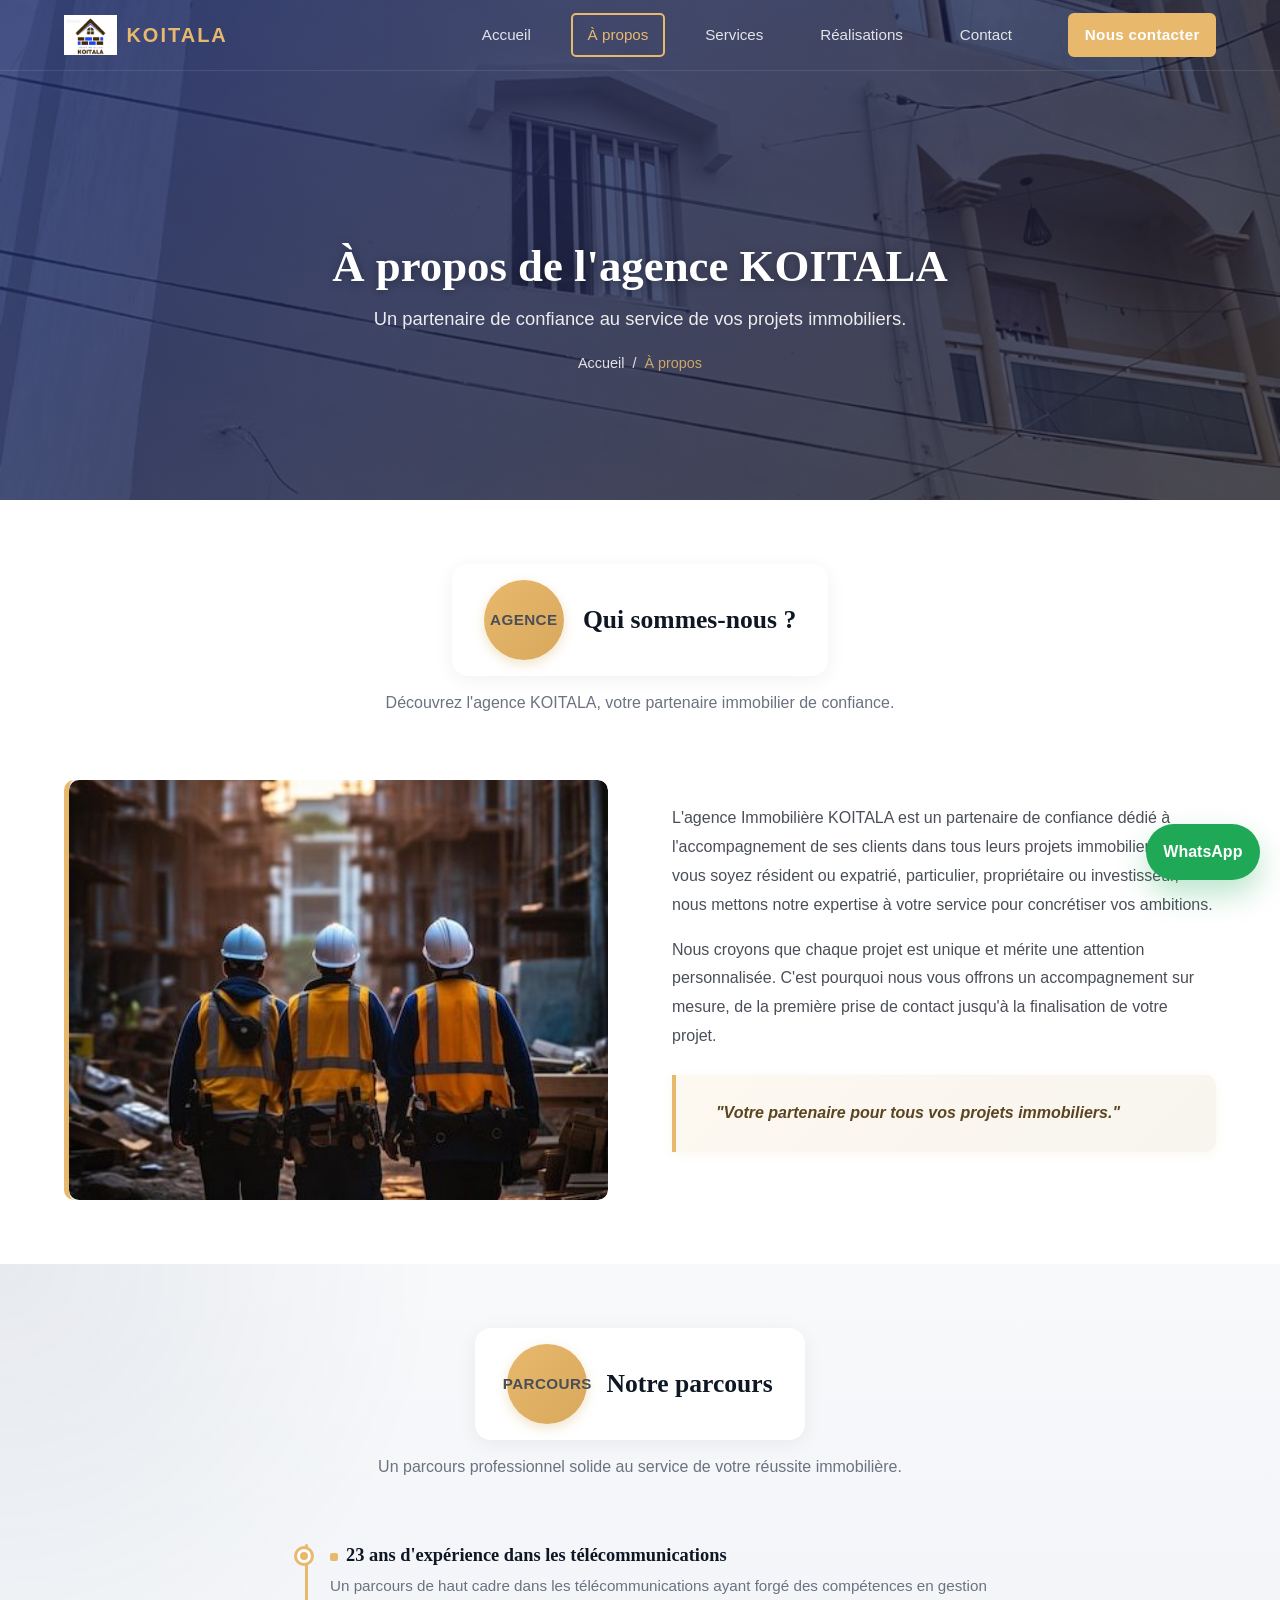
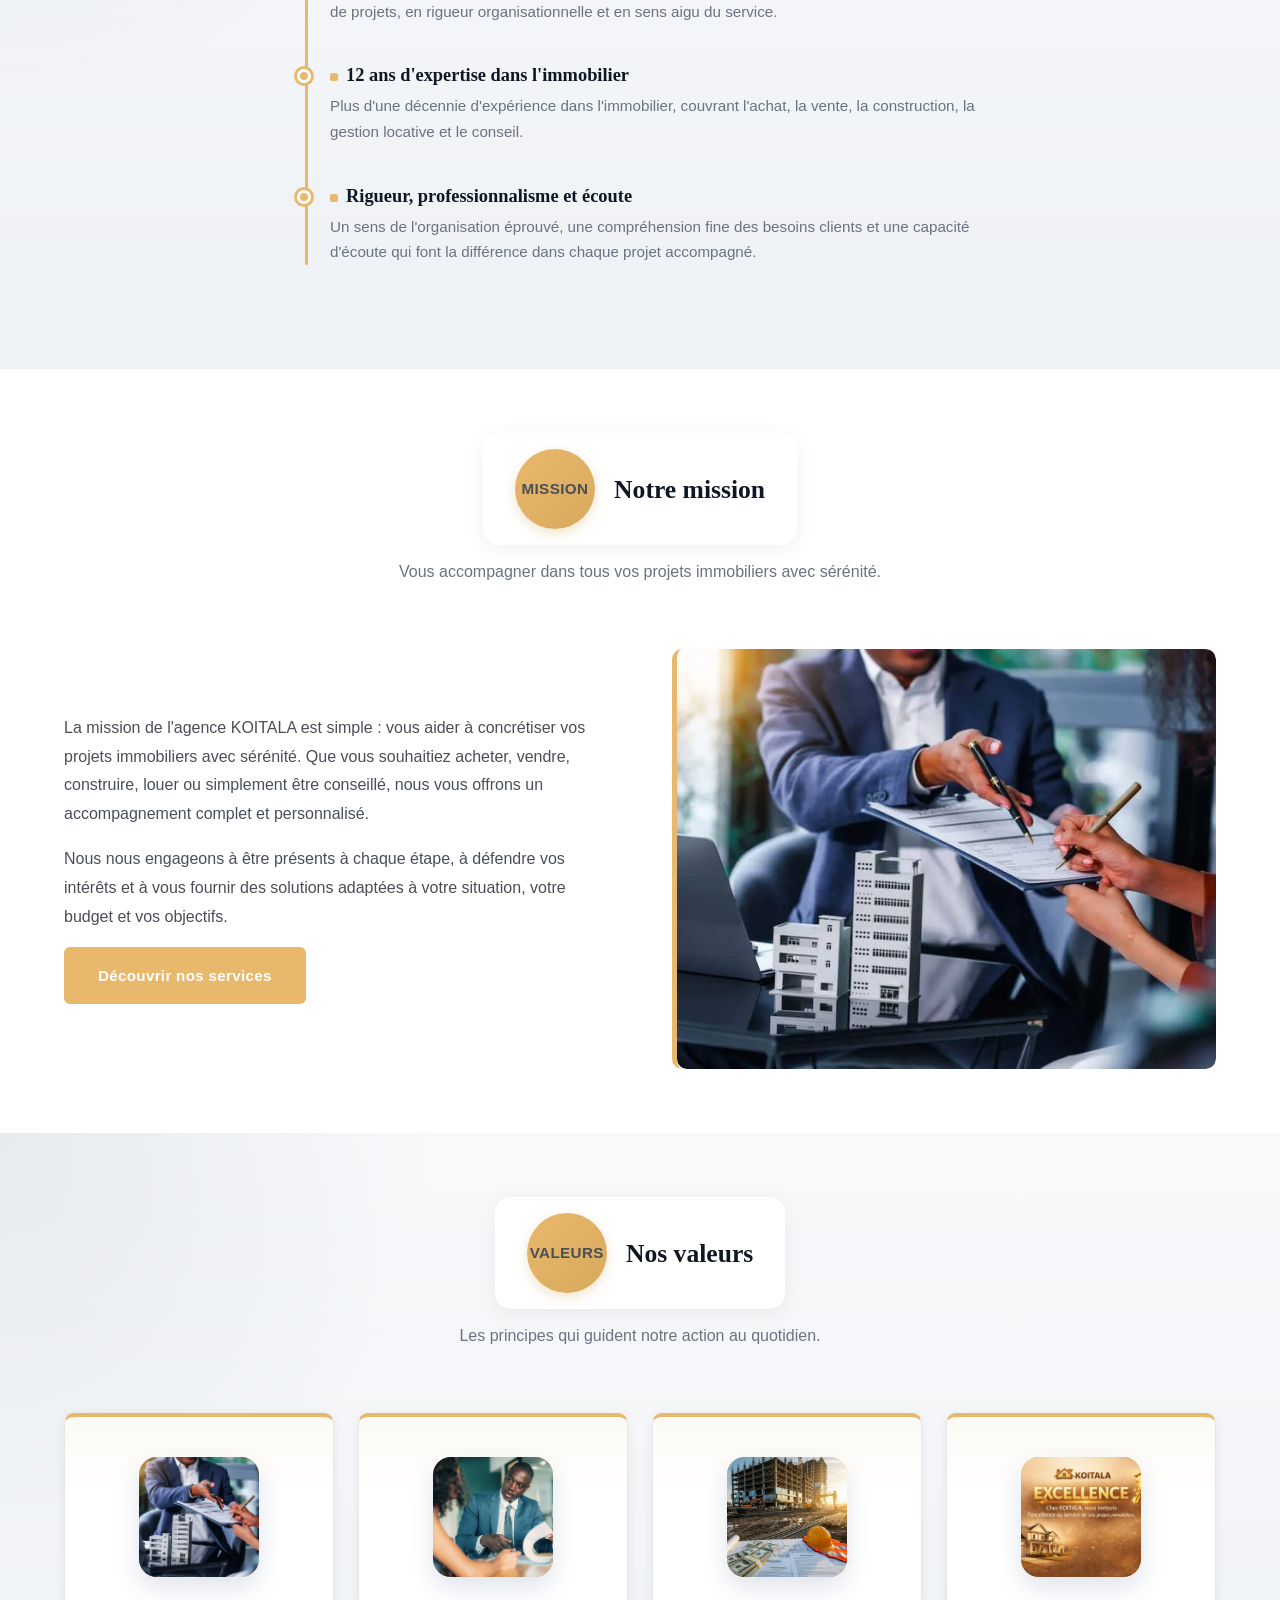
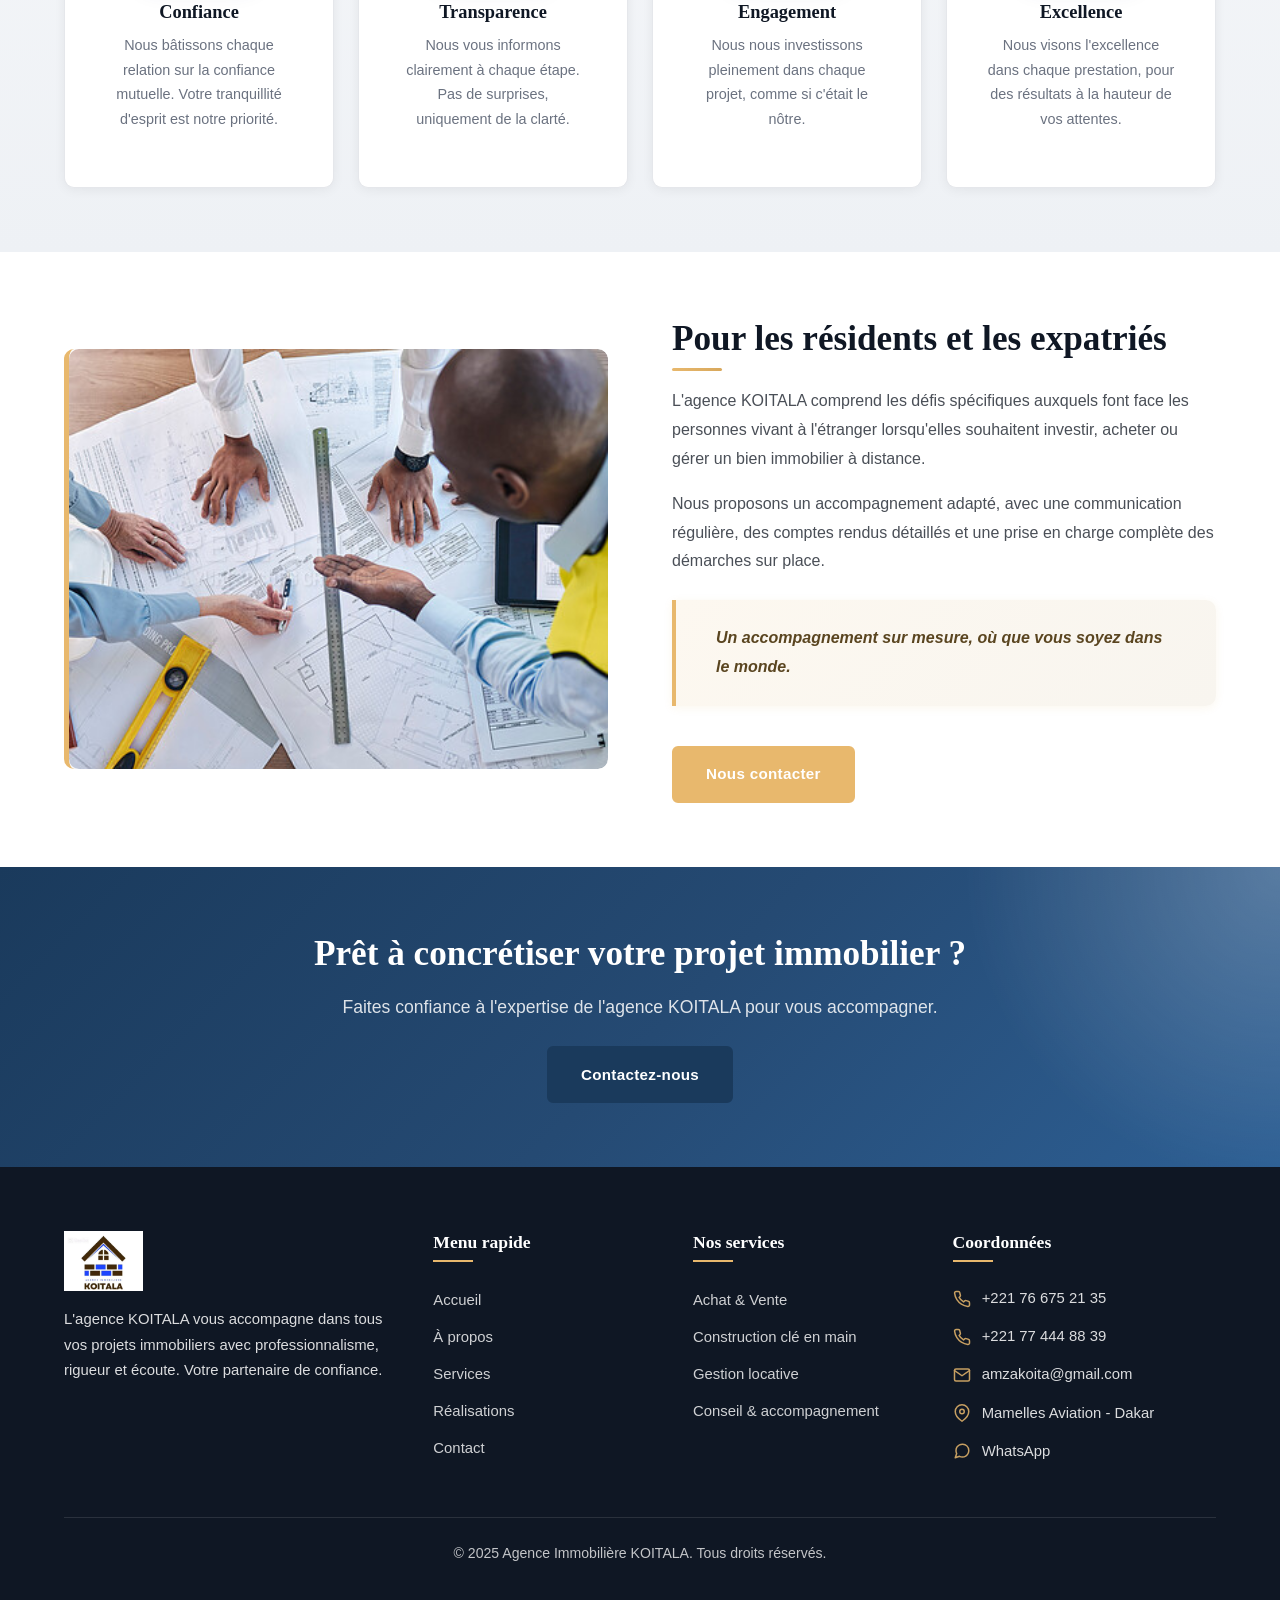
==== commit 9a1c6db2: "Update hero backgrounds, images mapping, and theme colors" ====
--- a/apropos.html
+++ b/apropos.html
@@ -43,10 +43,10 @@
   </header>
 
   <section class="page-banner-hero">
-    <div class="banner-slide active" style="background-image: url('https://images.unsplash.com/photo-1600596542815-ffad4c1539a9?w=1920&q=85');"></div>
-    <div class="banner-slide" style="background-image: url('https://images.unsplash.com/photo-1600585154340-be6161a56a0c?w=1920&q=85');"></div>
-    <div class="banner-slide" style="background-image: url('https://images.unsplash.com/photo-1613490493576-7fde63acd811?w=1920&q=85');"></div>
-    <div class="banner-slide" style="background-image: url('https://images.unsplash.com/photo-1512917774080-9991f1c4c750?w=1920&q=85');"></div>
+    <div class="banner-slide active" style="background-image: url('assets/img/realisation.jpeg');"></div>
+    <div class="banner-slide" style="background-image: url('assets/img/realisation2.jpeg');"></div>
+    <div class="banner-slide" style="background-image: url('assets/img/realisation4.jpeg');"></div>
+    <div class="banner-slide" style="background-image: url('assets/img/realisation7.jpeg');"></div>
     <div class="page-banner-overlay"></div>
     <div class="container">
       <h1>À propos de l'agence KOITALA</h1>
--- a/assets/css/style.css
+++ b/assets/css/style.css
@@ -5,9 +5,9 @@
 /* === VARIABLES CSS === */
 :root {
   /* Couleurs principales — thème koitala.netlify.app */
-  --bleu-royal: #1e1e3a;
-  --bleu-royal-dark: #141428;
-  --bleu-royal-light: #2b2b54;
+  --bleu-royal: #1a3a5c;
+  --bleu-royal-dark: #0f1724;
+  --bleu-royal-light: #254a73;
   --marron-fonce: #5c3a1e;
   --marron-light: #7a5230;
   --blanc: #ffffff;
@@ -15,14 +15,14 @@
   --gris-clair: #e2e4e8;
   --gris-moyen: #9a9ab0;
   --gris-texte: #cbd0dc;
-  --noir: #0c0c1a;
-  --or-accent: #c8952c;
-  --or-hover: #b8862a;
-  --orange-accent: #c8952c;
-  --orange-hover: #b8862a;
+  --noir: #0f1724;
+  --or-accent: #e8b86d;
+  --or-hover: #d8a85c;
+  --orange-accent: #e8b86d;
+  --orange-hover: #d8a85c;
   --vert-succes: #28a745;
   --rouge-erreur: #dc3545;
-  --fond-sombre: #1e1e3a;
+  --fond-sombre: #1a3a5c;
   --fond-carte: #24244a;
   --fond-carte-hover: #2c2c58;
   --bordure-sombre: #353560;
@@ -128,7 +128,7 @@
 
 .section-gray {
   background:
-    radial-gradient(circle at top left, rgba(200, 149, 44, 0.08), transparent 30%),
+    radial-gradient(circle at top left, rgba(26, 58, 92, 0.08), transparent 30%),
     linear-gradient(180deg, #f8f9fb 0%, #eef1f5 100%);
 }
 
@@ -1041,7 +1041,7 @@
 .cta-section {
   background:
     radial-gradient(circle at top right, rgba(255, 255, 255, 0.22), transparent 24%),
-    linear-gradient(135deg, #c8952c 0%, #dba53a 52%, #e7bb62 100%);
+    linear-gradient(135deg, #1a3a5c 0%, #254a73 52%, #2d5f94 100%);
   color: var(--blanc);
   text-align: center;
   padding: var(--espace-xl) 0;
@@ -1742,12 +1742,12 @@
   left: 0;
   right: 0;
   height: 6px;
-  background: linear-gradient(90deg, var(--or-accent), #dba53a, #f0cf8a);
+  background: linear-gradient(90deg, var(--or-accent), #f0c582, #254a73);
 }
 
 body.contact-page .contact-form-card::before {
   height: 8px;
-  background: linear-gradient(90deg, #c8952c, #efc36d, #2a4080);
+  background: linear-gradient(90deg, #e8b86d, #f0c582, #1a3a5c);
 }
 
 .contact-form-card h2 {
@@ -2048,6 +2048,7 @@
   opacity: 0;
   transform: translateY(30px);
   transition: opacity 0.6s ease, transform 0.6s ease;
+  transition-delay: var(--stagger-delay, 0ms);
 }
 
 .fade-in.visible {
@@ -2059,6 +2060,7 @@
   opacity: 0;
   transform: translateX(-30px);
   transition: opacity 0.6s ease, transform 0.6s ease;
+  transition-delay: var(--stagger-delay, 0ms);
 }
 
 .fade-in-left.visible {
@@ -2070,6 +2072,7 @@
   opacity: 0;
   transform: translateX(30px);
   transition: opacity 0.6s ease, transform 0.6s ease;
+  transition-delay: var(--stagger-delay, 0ms);
 }
 
 .fade-in-right.visible {
